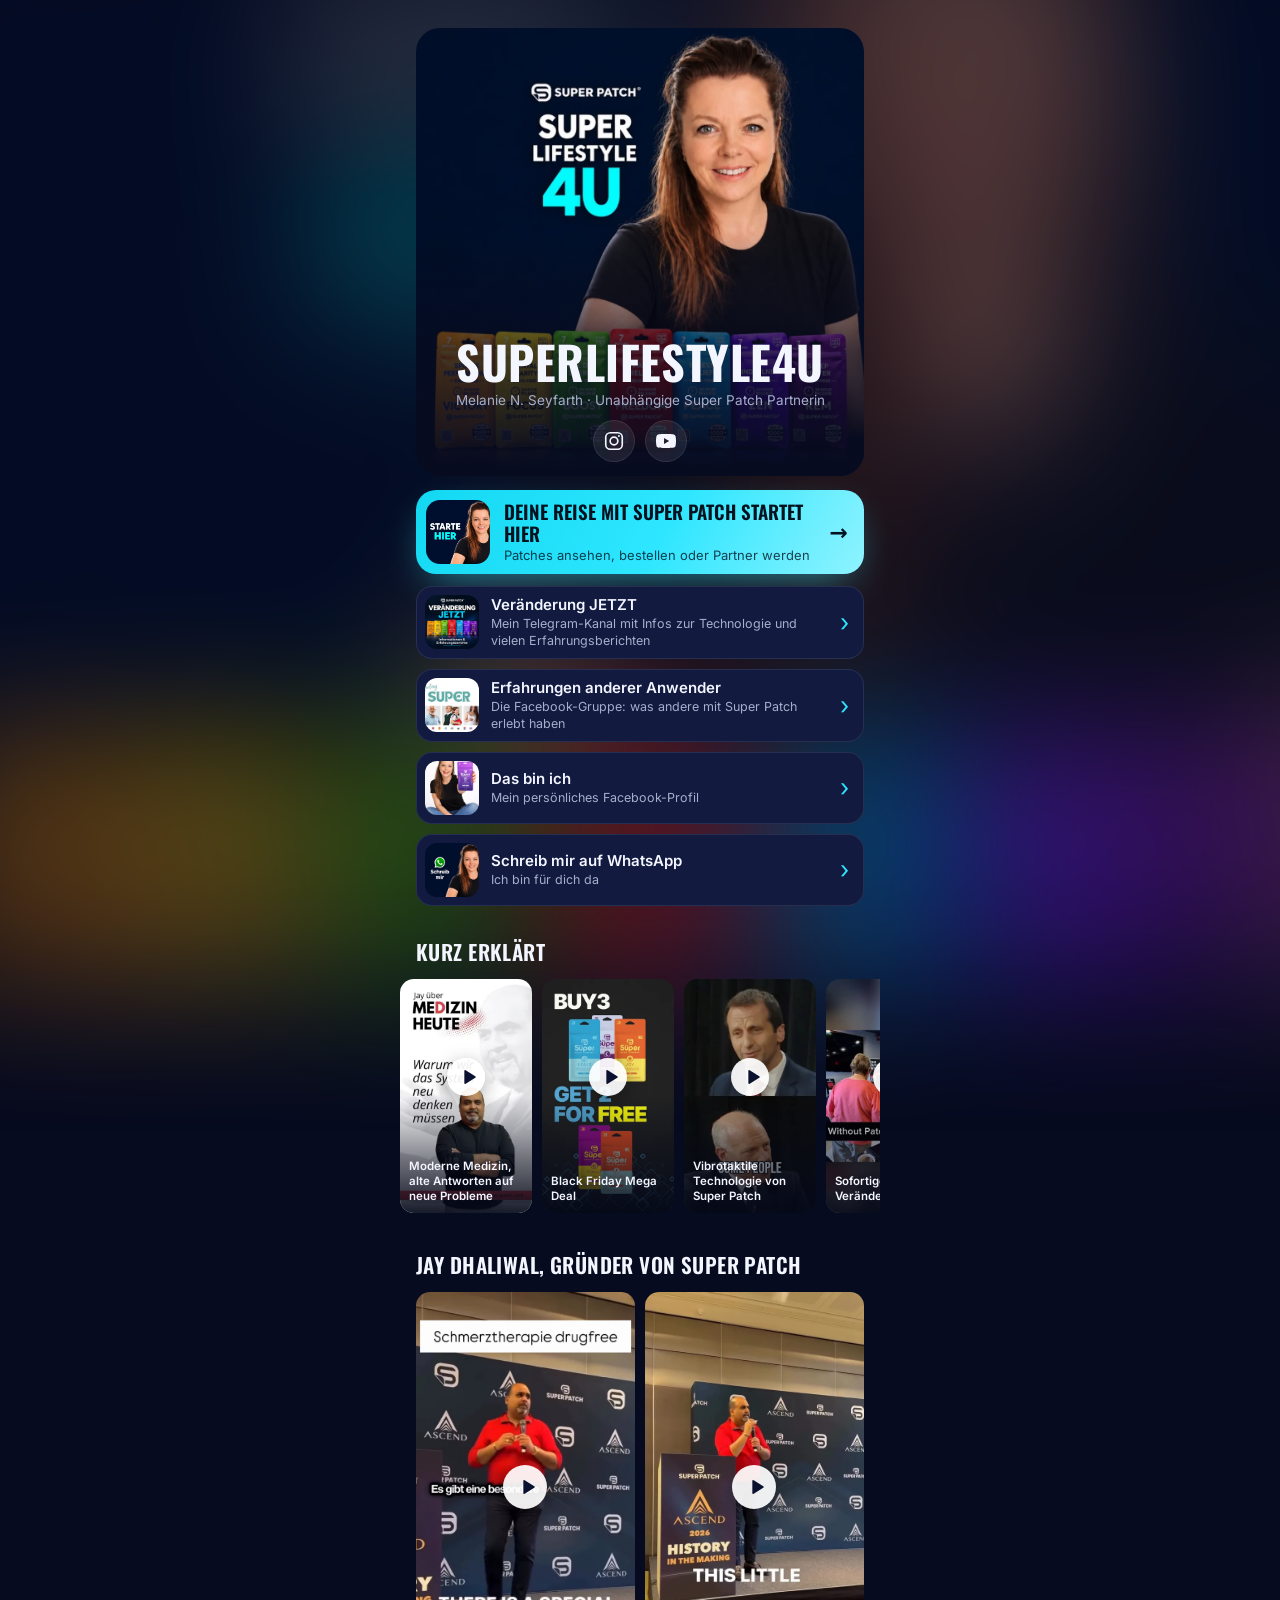
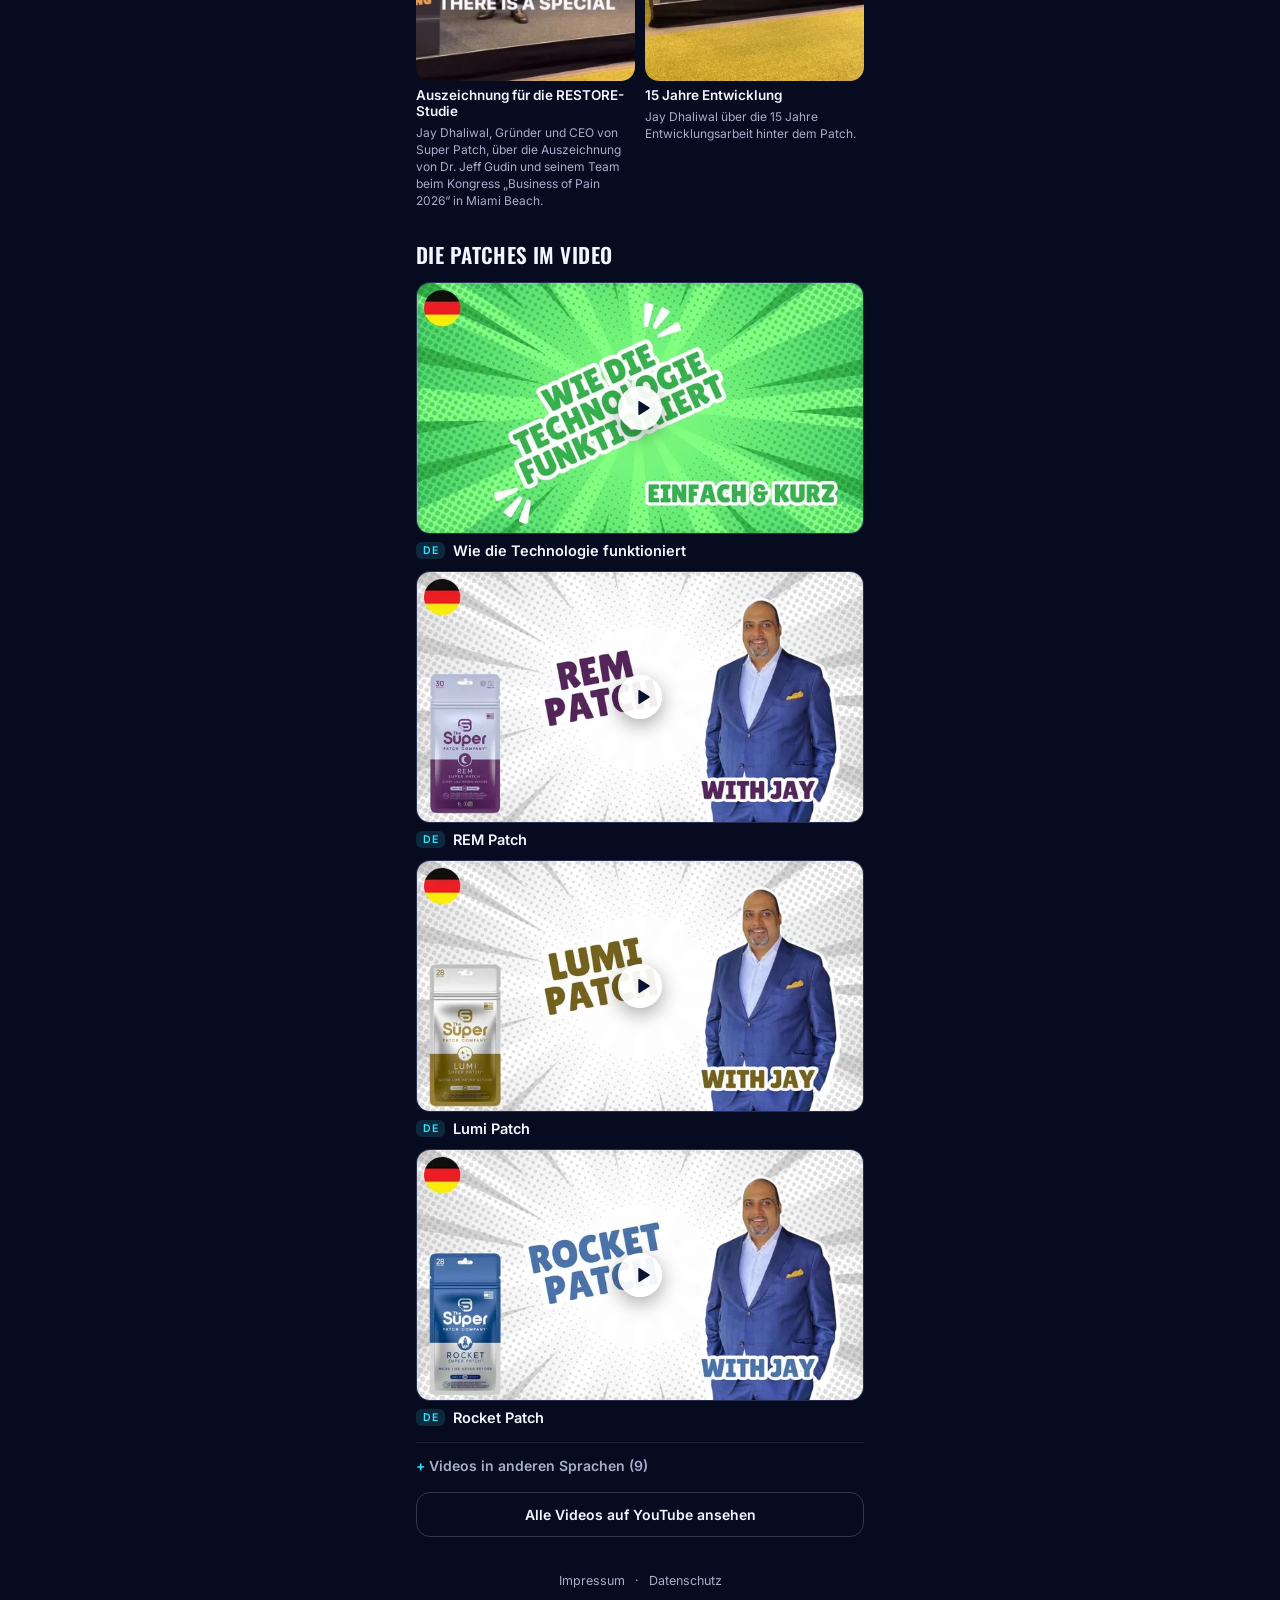
==== index.html @ e163d990 "Superlifestyle4u link page" ====
<!doctype html>
<html lang="de"><head><meta charset="utf-8"><meta name="viewport" content="width=device-width, initial-scale=1">
<title>Superlifestyle4u · Melanie N. Seyfarth</title><meta name="description" content="Super Patch: Infos, Erfahrungsberichte, Videos und Kontakt zu Melanie."><meta name="author" content="Melanie N. Seyfarth">
<meta property="og:title" content="Superlifestyle4u · Melanie N. Seyfarth"><meta property="og:description" content="Super Patch: Infos, Erfahrungsberichte, Videos und Kontakt zu Melanie."><meta property="og:type" content="website"><meta property="og:image" content="https://rseyfarth.github.io/superlifestyle4u/assets/og.jpg"><meta property="og:url" content="https://rseyfarth.github.io/superlifestyle4u/"><meta name="twitter:card" content="summary_large_image">
<link rel="icon" href="assets/avatar.png"><link rel="apple-touch-icon" href="assets/avatar.png"><link rel="stylesheet" href="style.css"></head>
<body class="sl-page"><div class="sl-ambient" aria-hidden="true"></div>
<main class="sl-col">
<header class="sl-hero"><img src="assets/hero.webp" alt="Melanie N. Seyfarth mit den Super Patch Sorten" class="sl-hero-img"><div class="sl-hero-fade"></div>
<div class="sl-hero-text"><h1 class="sl-name">Superlifestyle4u</h1><p class="sl-role">Melanie N. Seyfarth · Unabhängige Super Patch Partnerin</p>
<div class="sl-social"><a href="https://www.instagram.com/superlifestyle4u" target="_blank" rel="noopener noreferrer" aria-label="Instagram" class="sl-social-btn"><svg viewBox="0 0 24 24" width="22" height="22" fill="none" stroke="currentColor" stroke-width="1.8"><rect x="3" y="3" width="18" height="18" rx="5"/><circle cx="12" cy="12" r="4.2"/><circle cx="17.4" cy="6.6" r="1.1" fill="currentColor" stroke="none"/></svg></a>
<a href="https://www.youtube.com/@heilberatung" target="_blank" rel="noopener noreferrer" aria-label="YouTube" class="sl-social-btn"><svg viewBox="0 0 24 24" width="24" height="24" fill="currentColor"><path d="M21.6 7.2a2.5 2.5 0 0 0-1.76-1.77C18.27 5 12 5 12 5s-6.27 0-7.84.43A2.5 2.5 0 0 0 2.4 7.2 26 26 0 0 0 2 12a26 26 0 0 0 .4 4.8 2.5 2.5 0 0 0 1.76 1.77C5.73 19 12 19 12 19s6.27 0 7.84-.43a2.5 2.5 0 0 0 1.76-1.77A26 26 0 0 0 22 12a26 26 0 0 0-.4-4.8zM10 15V9l5.2 3L10 15z"/></svg></a></div></div></header>
<a href="https://dein.superpatch.com/" target="_blank" rel="noopener noreferrer" class="sl-main-cta"><img src="assets/start.webp" alt="" class="sl-main-cta-img"><span class="sl-main-cta-body"><span class="sl-main-cta-title">Deine Reise mit Super Patch startet hier</span><span class="sl-main-cta-text">Patches ansehen, bestellen oder Partner werden</span></span><span class="sl-main-cta-arrow" aria-hidden="true">→</span></a>
<nav class="sl-links" aria-label="Links"><a href="https://t.me/veraenderungjetzt" target="_blank" rel="noopener noreferrer" class="sl-link"><img src="assets/telegram.webp" alt="" class="sl-link-img"><span class="sl-link-body"><span class="sl-link-title">Veränderung JETZT</span><span class="sl-link-text">Mein Telegram-Kanal mit Infos zur Technologie und vielen Erfahrungsberichten</span></span><span class="sl-link-arrow" aria-hidden="true">›</span></a><a href="https://m.facebook.com/groups/956448215670293/" target="_blank" rel="noopener noreferrer" class="sl-link"><img src="assets/community.webp" alt="" class="sl-link-img"><span class="sl-link-body"><span class="sl-link-title">Erfahrungen anderer Anwender</span><span class="sl-link-text">Die Facebook-Gruppe: was andere mit Super Patch erlebt haben</span></span><span class="sl-link-arrow" aria-hidden="true">›</span></a><a href="https://www.facebook.com/share/16iSZDcPRD/" target="_blank" rel="noopener noreferrer" class="sl-link"><img src="assets/profil.webp" alt="" class="sl-link-img"><span class="sl-link-body"><span class="sl-link-title">Das bin ich</span><span class="sl-link-text">Mein persönliches Facebook-Profil</span></span><span class="sl-link-arrow" aria-hidden="true">›</span></a><a href="https://wa.me/4915156085551" target="_blank" rel="noopener noreferrer" class="sl-link"><img src="assets/whatsapp.webp" alt="" class="sl-link-img"><span class="sl-link-body"><span class="sl-link-title">Schreib mir auf WhatsApp</span><span class="sl-link-text">Ich bin für dich da</span></span><span class="sl-link-arrow" aria-hidden="true">›</span></a></nav>
<section class="sl-section"><h2 class="sl-h2">Kurz erklärt</h2><div class="sl-shorts"><button type="button" class="sl-short" data-yt="hqQiaKcssfo" data-tall="1"><img src="assets/yt/hqQiaKcssfo.webp" alt="" loading="lazy" class="sl-short-img"><span class="sl-play" aria-hidden="true"><svg viewBox="0 0 24 24" width="22" height="22" fill="currentColor"><path d="M8 5.5v13a1 1 0 0 0 1.5.86l10.4-6.5a1 1 0 0 0 0-1.72L9.5 4.64A1 1 0 0 0 8 5.5z"/></svg></span><span class="sl-short-title">Moderne Medizin, alte Antworten auf neue Probleme</span></button><button type="button" class="sl-short" data-yt="ID4qA0dTEJg" data-tall="1"><img src="assets/yt/ID4qA0dTEJg.webp" alt="" loading="lazy" class="sl-short-img"><span class="sl-play" aria-hidden="true"><svg viewBox="0 0 24 24" width="22" height="22" fill="currentColor"><path d="M8 5.5v13a1 1 0 0 0 1.5.86l10.4-6.5a1 1 0 0 0 0-1.72L9.5 4.64A1 1 0 0 0 8 5.5z"/></svg></span><span class="sl-short-title">Black Friday Mega Deal</span></button><button type="button" class="sl-short" data-yt="Ih1LGjGePOM" data-tall="1"><img src="assets/yt/Ih1LGjGePOM.webp" alt="" loading="lazy" class="sl-short-img"><span class="sl-play" aria-hidden="true"><svg viewBox="0 0 24 24" width="22" height="22" fill="currentColor"><path d="M8 5.5v13a1 1 0 0 0 1.5.86l10.4-6.5a1 1 0 0 0 0-1.72L9.5 4.64A1 1 0 0 0 8 5.5z"/></svg></span><span class="sl-short-title">Vibrotaktile Technologie von Super Patch</span></button><button type="button" class="sl-short" data-yt="hR-Yp6534fc" data-tall="1"><img src="assets/yt/hR-Yp6534fc.webp" alt="" loading="lazy" class="sl-short-img"><span class="sl-play" aria-hidden="true"><svg viewBox="0 0 24 24" width="22" height="22" fill="currentColor"><path d="M8 5.5v13a1 1 0 0 0 1.5.86l10.4-6.5a1 1 0 0 0 0-1.72L9.5 4.64A1 1 0 0 0 8 5.5z"/></svg></span><span class="sl-short-title">Sofortige Veränderung</span></button><button type="button" class="sl-short" data-yt="P-tJDqF7eNo" data-tall="1"><img src="assets/yt/P-tJDqF7eNo.webp" alt="" loading="lazy" class="sl-short-img"><span class="sl-play" aria-hidden="true"><svg viewBox="0 0 24 24" width="22" height="22" fill="currentColor"><path d="M8 5.5v13a1 1 0 0 0 1.5.86l10.4-6.5a1 1 0 0 0 0-1.72L9.5 4.64A1 1 0 0 0 8 5.5z"/></svg></span><span class="sl-short-title">Schmerzen: Die Studie zeigt …</span></button><button type="button" class="sl-short" data-yt="ETkhepRYbS8" data-tall="1"><img src="assets/yt/ETkhepRYbS8.webp" alt="" loading="lazy" class="sl-short-img"><span class="sl-play" aria-hidden="true"><svg viewBox="0 0 24 24" width="22" height="22" fill="currentColor"><path d="M8 5.5v13a1 1 0 0 0 1.5.86l10.4-6.5a1 1 0 0 0 0-1.72L9.5 4.64A1 1 0 0 0 8 5.5z"/></svg></span><span class="sl-short-title">Deutliche Stressreduzierung sichtbar</span></button><button type="button" class="sl-short" data-yt="bD5rk8vXZrs" data-tall="1"><img src="assets/yt/bD5rk8vXZrs.webp" alt="" loading="lazy" class="sl-short-img"><span class="sl-play" aria-hidden="true"><svg viewBox="0 0 24 24" width="22" height="22" fill="currentColor"><path d="M8 5.5v13a1 1 0 0 0 1.5.86l10.4-6.5a1 1 0 0 0 0-1.72L9.5 4.64A1 1 0 0 0 8 5.5z"/></svg></span><span class="sl-short-title">Erfahrungsbericht Freedom und Defend</span></button><button type="button" class="sl-short" data-yt="nkMjXvPpNxM" data-tall="1"><img src="assets/yt/nkMjXvPpNxM.webp" alt="" loading="lazy" class="sl-short-img"><span class="sl-play" aria-hidden="true"><svg viewBox="0 0 24 24" width="22" height="22" fill="currentColor"><path d="M8 5.5v13a1 1 0 0 0 1.5.86l10.4-6.5a1 1 0 0 0 0-1.72L9.5 4.64A1 1 0 0 0 8 5.5z"/></svg></span><span class="sl-short-title">Testimony Pain</span></button><button type="button" class="sl-short" data-yt="UfXvNrsKk1Y" data-tall="1"><img src="assets/yt/UfXvNrsKk1Y.webp" alt="" loading="lazy" class="sl-short-img"><span class="sl-play" aria-hidden="true"><svg viewBox="0 0 24 24" width="22" height="22" fill="currentColor"><path d="M8 5.5v13a1 1 0 0 0 1.5.86l10.4-6.5a1 1 0 0 0 0-1.72L9.5 4.64A1 1 0 0 0 8 5.5z"/></svg></span><span class="sl-short-title">28. Oktober 2025</span></button></div></section>
<section class="sl-section"><h2 class="sl-h2">Jay Dhaliwal, Gründer von Super Patch</h2><div class="sl-own"><button type="button" class="sl-own-card" data-mp4="assets/jay-restore.mp4"><span class="sl-own-thumb"><img src="assets/jay-restore.webp" alt="" loading="lazy"><span class="sl-play" aria-hidden="true"><svg viewBox="0 0 24 24" width="22" height="22" fill="currentColor"><path d="M8 5.5v13a1 1 0 0 0 1.5.86l10.4-6.5a1 1 0 0 0 0-1.72L9.5 4.64A1 1 0 0 0 8 5.5z"/></svg></span></span><span class="sl-own-title">Auszeichnung für die RESTORE-Studie</span><span class="sl-own-text">Jay Dhaliwal, Gründer und CEO von Super Patch, über die Auszeichnung von Dr. Jeff Gudin und seinem Team beim Kongress „Business of Pain 2026“ in Miami Beach.</span></button><button type="button" class="sl-own-card" data-mp4="assets/jay-15-jahre.mp4"><span class="sl-own-thumb"><img src="assets/jay-15-jahre.webp" alt="" loading="lazy"><span class="sl-play" aria-hidden="true"><svg viewBox="0 0 24 24" width="22" height="22" fill="currentColor"><path d="M8 5.5v13a1 1 0 0 0 1.5.86l10.4-6.5a1 1 0 0 0 0-1.72L9.5 4.64A1 1 0 0 0 8 5.5z"/></svg></span></span><span class="sl-own-title">15 Jahre Entwicklung</span><span class="sl-own-text">Jay Dhaliwal über die 15 Jahre Entwicklungsarbeit hinter dem Patch.</span></button></div></section>
<section class="sl-section"><h2 class="sl-h2">Die Patches im Video</h2><div class="sl-videos"><button type="button" class="sl-video" data-yt="yP2oXVvSrqc"><span class="sl-video-thumb"><img src="assets/yt/yP2oXVvSrqc.webp" alt="" loading="lazy"><span class="sl-play" aria-hidden="true"><svg viewBox="0 0 24 24" width="22" height="22" fill="currentColor"><path d="M8 5.5v13a1 1 0 0 0 1.5.86l10.4-6.5a1 1 0 0 0 0-1.72L9.5 4.64A1 1 0 0 0 8 5.5z"/></svg></span></span><span class="sl-video-meta"><span class="sl-lang">DE</span><span class="sl-video-title">Wie die Technologie funktioniert</span></span></button><button type="button" class="sl-video" data-yt="Dt9QMNOUzMY"><span class="sl-video-thumb"><img src="assets/yt/Dt9QMNOUzMY.webp" alt="" loading="lazy"><span class="sl-play" aria-hidden="true"><svg viewBox="0 0 24 24" width="22" height="22" fill="currentColor"><path d="M8 5.5v13a1 1 0 0 0 1.5.86l10.4-6.5a1 1 0 0 0 0-1.72L9.5 4.64A1 1 0 0 0 8 5.5z"/></svg></span></span><span class="sl-video-meta"><span class="sl-lang">DE</span><span class="sl-video-title">REM Patch</span></span></button><button type="button" class="sl-video" data-yt="7biT7ZaT4I8"><span class="sl-video-thumb"><img src="assets/yt/7biT7ZaT4I8.webp" alt="" loading="lazy"><span class="sl-play" aria-hidden="true"><svg viewBox="0 0 24 24" width="22" height="22" fill="currentColor"><path d="M8 5.5v13a1 1 0 0 0 1.5.86l10.4-6.5a1 1 0 0 0 0-1.72L9.5 4.64A1 1 0 0 0 8 5.5z"/></svg></span></span><span class="sl-video-meta"><span class="sl-lang">DE</span><span class="sl-video-title">Lumi Patch</span></span></button><button type="button" class="sl-video" data-yt="xzSriNDz28s"><span class="sl-video-thumb"><img src="assets/yt/xzSriNDz28s.webp" alt="" loading="lazy"><span class="sl-play" aria-hidden="true"><svg viewBox="0 0 24 24" width="22" height="22" fill="currentColor"><path d="M8 5.5v13a1 1 0 0 0 1.5.86l10.4-6.5a1 1 0 0 0 0-1.72L9.5 4.64A1 1 0 0 0 8 5.5z"/></svg></span></span><span class="sl-video-meta"><span class="sl-lang">DE</span><span class="sl-video-title">Rocket Patch</span></span></button></div>
<details class="sl-more"><summary>Videos in anderen Sprachen (9)</summary><div class="sl-videos"><button type="button" class="sl-video" data-yt="AbyxyIsGTQU"><span class="sl-video-thumb"><img src="assets/yt/AbyxyIsGTQU.webp" alt="" loading="lazy"><span class="sl-play" aria-hidden="true"><svg viewBox="0 0 24 24" width="22" height="22" fill="currentColor"><path d="M8 5.5v13a1 1 0 0 0 1.5.86l10.4-6.5a1 1 0 0 0 0-1.72L9.5 4.64A1 1 0 0 0 8 5.5z"/></svg></span></span><span class="sl-video-meta"><span class="sl-lang">EN</span><span class="sl-video-title">REM Patch</span></span></button><button type="button" class="sl-video" data-yt="XaWDJxgb1Q4"><span class="sl-video-thumb"><img src="assets/yt/XaWDJxgb1Q4.webp" alt="" loading="lazy"><span class="sl-play" aria-hidden="true"><svg viewBox="0 0 24 24" width="22" height="22" fill="currentColor"><path d="M8 5.5v13a1 1 0 0 0 1.5.86l10.4-6.5a1 1 0 0 0 0-1.72L9.5 4.64A1 1 0 0 0 8 5.5z"/></svg></span></span><span class="sl-video-meta"><span class="sl-lang">EN</span><span class="sl-video-title">Lumi Patch</span></span></button><button type="button" class="sl-video" data-yt="wzXYRicPb5M"><span class="sl-video-thumb"><img src="assets/yt/wzXYRicPb5M.webp" alt="" loading="lazy"><span class="sl-play" aria-hidden="true"><svg viewBox="0 0 24 24" width="22" height="22" fill="currentColor"><path d="M8 5.5v13a1 1 0 0 0 1.5.86l10.4-6.5a1 1 0 0 0 0-1.72L9.5 4.64A1 1 0 0 0 8 5.5z"/></svg></span></span><span class="sl-video-meta"><span class="sl-lang">US</span><span class="sl-video-title">Rocket Patch</span></span></button><button type="button" class="sl-video" data-yt="ml23Q4Ri8j4"><span class="sl-video-thumb"><img src="assets/yt/ml23Q4Ri8j4.webp" alt="" loading="lazy"><span class="sl-play" aria-hidden="true"><svg viewBox="0 0 24 24" width="22" height="22" fill="currentColor"><path d="M8 5.5v13a1 1 0 0 0 1.5.86l10.4-6.5a1 1 0 0 0 0-1.72L9.5 4.64A1 1 0 0 0 8 5.5z"/></svg></span></span><span class="sl-video-meta"><span class="sl-lang">ES</span><span class="sl-video-title">REM Patch</span></span></button><button type="button" class="sl-video" data-yt="9KnTbvGlFtE"><span class="sl-video-thumb"><img src="assets/yt/9KnTbvGlFtE.webp" alt="" loading="lazy"><span class="sl-play" aria-hidden="true"><svg viewBox="0 0 24 24" width="22" height="22" fill="currentColor"><path d="M8 5.5v13a1 1 0 0 0 1.5.86l10.4-6.5a1 1 0 0 0 0-1.72L9.5 4.64A1 1 0 0 0 8 5.5z"/></svg></span></span><span class="sl-video-meta"><span class="sl-lang">ES</span><span class="sl-video-title">Lumi Patch</span></span></button><button type="button" class="sl-video" data-yt="Qd1TK5hhRqw"><span class="sl-video-thumb"><img src="assets/yt/Qd1TK5hhRqw.webp" alt="" loading="lazy"><span class="sl-play" aria-hidden="true"><svg viewBox="0 0 24 24" width="22" height="22" fill="currentColor"><path d="M8 5.5v13a1 1 0 0 0 1.5.86l10.4-6.5a1 1 0 0 0 0-1.72L9.5 4.64A1 1 0 0 0 8 5.5z"/></svg></span></span><span class="sl-video-meta"><span class="sl-lang">ES</span><span class="sl-video-title">Boost Patch</span></span></button><button type="button" class="sl-video" data-yt="cdijfMQuRvA"><span class="sl-video-thumb"><img src="assets/yt/cdijfMQuRvA.webp" alt="" loading="lazy"><span class="sl-play" aria-hidden="true"><svg viewBox="0 0 24 24" width="22" height="22" fill="currentColor"><path d="M8 5.5v13a1 1 0 0 0 1.5.86l10.4-6.5a1 1 0 0 0 0-1.72L9.5 4.64A1 1 0 0 0 8 5.5z"/></svg></span></span><span class="sl-video-meta"><span class="sl-lang">DK</span><span class="sl-video-title">Hvordan Freedom Patch fungerer</span></span></button><button type="button" class="sl-video" data-yt="ZDiafYmS3wg"><span class="sl-video-thumb"><img src="assets/yt/ZDiafYmS3wg.webp" alt="" loading="lazy"><span class="sl-play" aria-hidden="true"><svg viewBox="0 0 24 24" width="22" height="22" fill="currentColor"><path d="M8 5.5v13a1 1 0 0 0 1.5.86l10.4-6.5a1 1 0 0 0 0-1.72L9.5 4.64A1 1 0 0 0 8 5.5z"/></svg></span></span><span class="sl-video-meta"><span class="sl-lang">DK</span><span class="sl-video-title">Hvordan REM Patch fungerer</span></span></button><button type="button" class="sl-video" data-yt="sqTKP4ETPfA"><span class="sl-video-thumb"><img src="assets/yt/sqTKP4ETPfA.webp" alt="" loading="lazy"><span class="sl-play" aria-hidden="true"><svg viewBox="0 0 24 24" width="22" height="22" fill="currentColor"><path d="M8 5.5v13a1 1 0 0 0 1.5.86l10.4-6.5a1 1 0 0 0 0-1.72L9.5 4.64A1 1 0 0 0 8 5.5z"/></svg></span></span><span class="sl-video-meta"><span class="sl-lang">DK</span><span class="sl-video-title">Sådan laver du demoen med Jay</span></span></button></div></details>
<a href="https://www.youtube.com/@heilberatung" target="_blank" rel="noopener noreferrer" class="sl-yt-channel">Alle Videos auf YouTube ansehen</a></section>
<footer class="sl-footer"><a href="impressum.html">Impressum</a><span aria-hidden="true">·</span><a href="datenschutz.html">Datenschutz</a></footer>
</main>
<div class="sl-modal" id="modal" role="dialog" aria-modal="true" hidden><div class="sl-modal-box" id="box"></div><p class="sl-modal-note" id="note">Wiedergabe über YouTube</p></div>
<script>
const m=document.getElementById('modal'),box=document.getElementById('box'),note=document.getElementById('note');
function close(){m.hidden=true;box.innerHTML='';document.body.style.overflow='';}
function open(inner,tall,yt){box.className='sl-modal-box '+(tall?'sl-tall':'sl-wide');box.innerHTML=inner+'<button type="button" class="sl-close" aria-label="Schließen">×</button>';note.hidden=!yt;m.hidden=false;document.body.style.overflow='hidden';box.querySelector('.sl-close').onclick=close;}
document.querySelectorAll('[data-yt]').forEach(b=>b.addEventListener('click',()=>open('<iframe src="https://www.youtube-nocookie.com/embed/'+b.dataset.yt+'?autoplay=1&rel=0&playsinline=1" title="Video" allow="autoplay; encrypted-media; picture-in-picture; fullscreen" allowfullscreen></iframe>',!!b.dataset.tall,true)));
document.querySelectorAll('[data-mp4]').forEach(b=>b.addEventListener('click',()=>open('<video src="'+b.dataset.mp4+'" controls autoplay playsinline></video>',true,false)));
m.addEventListener('click',ev=>{if(ev.target===m)close();});document.addEventListener('keydown',ev=>{if(ev.key==='Escape'&&!m.hidden)close();});
</script></body></html>
---- style.css ----
*,*::before,*::after{box-sizing:border-box;margin:0;padding:0}
html{-webkit-text-size-adjust:100%}
img,video{display:block;max-width:100%}
a{color:inherit;text-decoration:none}
button{background:none;border:0;color:inherit;font:inherit;padding:0;cursor:pointer}
details summary{cursor:pointer}

@font-face{font-family:"Oswald";font-weight:500;font-display:swap;src:url("fonts/oswald-500.woff2") format("woff2")}
@font-face{font-family:"Oswald";font-weight:600;font-display:swap;src:url("fonts/oswald-600.woff2") format("woff2")}
@font-face{font-family:"Oswald";font-weight:700;font-display:swap;src:url("fonts/oswald-700.woff2") format("woff2")}
@font-face{font-family:"Inter";font-weight:400;font-display:swap;src:url("fonts/inter-400.woff2") format("woff2")}
@font-face{font-family:"Inter";font-weight:500;font-display:swap;src:url("fonts/inter-500.woff2") format("woff2")}
@font-face{font-family:"Inter";font-weight:600;font-display:swap;src:url("fonts/inter-600.woff2") format("woff2")}

:root{--sl-bg:#070b1f;--sl-card:#121a3f;--sl-line:rgba(255,255,255,.09);--sl-text:#f3f5ff;--sl-muted:#a7aecb;--sl-cyan:#2ee6ff;--sl-warm:#ff5a3c}

.sl-page{position:relative;min-height:100vh;min-height:100dvh;background:var(--sl-bg);color:var(--sl-text);font-family:"Inter",system-ui,sans-serif;overflow-x:hidden}
.sl-ambient{position:fixed;inset:-10%;background:url("assets/hero.webp") center/cover;filter:blur(70px) saturate(1.3);opacity:.32;pointer-events:none}
.sl-col{position:relative;z-index:1;width:100%;max-width:480px;margin:0 auto;padding:0 0 40px}

.sl-hero{position:relative;aspect-ratio:1/1;overflow:hidden}
.sl-hero-img{width:100%;height:100%;object-fit:cover}
.sl-hero-fade{position:absolute;inset:0;background:linear-gradient(to bottom,transparent 45%,rgba(7,11,31,.75) 72%,var(--sl-bg) 100%)}
.sl-hero-text{position:absolute;left:0;right:0;bottom:14px;text-align:center;padding:0 20px}
.sl-name{font-family:"Oswald",sans-serif;font-weight:700;font-size:clamp(34px,10vw,46px);line-height:1;letter-spacing:.01em;text-transform:uppercase}
.sl-role{margin-top:8px;font-size:13.5px;color:var(--sl-muted)}
.sl-social{margin-top:12px;display:flex;justify-content:center;gap:10px}
.sl-social-btn{width:42px;height:42px;display:grid;place-items:center;border-radius:999px;background:rgba(255,255,255,.08);border:1px solid var(--sl-line);transition:background .2s,transform .2s}
.sl-social-btn:hover{background:rgba(46,230,255,.16);transform:translateY(-1px)}

.sl-main-cta{margin:14px 16px 0;display:flex;align-items:center;gap:14px;padding:10px 16px 10px 10px;border-radius:20px;background:linear-gradient(120deg,#13d8f2,#2ee6ff 55%,#8ff3ff);color:#04121f;box-shadow:0 14px 40px -14px rgba(46,230,255,.6);transition:transform .2s,box-shadow .2s}
.sl-main-cta:hover{transform:translateY(-2px);box-shadow:0 18px 46px -14px rgba(46,230,255,.75)}
.sl-main-cta-img{width:64px;height:64px;border-radius:14px;object-fit:cover;flex:none}
.sl-main-cta-body{display:flex;flex-direction:column;gap:3px;flex:1;min-width:0}
.sl-main-cta-title{font-family:"Oswald",sans-serif;font-weight:600;font-size:19px;line-height:1.15;text-transform:uppercase}
.sl-main-cta-text{font-size:13px;opacity:.78}
.sl-main-cta-arrow{font-size:22px;font-weight:600}

.sl-links{margin:12px 16px 0;display:flex;flex-direction:column;gap:10px}
.sl-link{display:flex;align-items:center;gap:12px;padding:8px 14px 8px 8px;border-radius:16px;background:var(--sl-card);border:1px solid var(--sl-line);transition:background .2s,border-color .2s,transform .2s}
.sl-link:hover{background:#182252;border-color:rgba(46,230,255,.35);transform:translateX(2px)}
.sl-link-img{width:54px;height:54px;border-radius:12px;object-fit:cover;flex:none}
.sl-link-body{display:flex;flex-direction:column;gap:2px;flex:1;min-width:0}
.sl-link-title{font-weight:600;font-size:15px}
.sl-link-text{font-size:12.5px;color:var(--sl-muted);line-height:1.35}
.sl-link-arrow{font-size:24px;color:var(--sl-cyan)}

.sl-section{margin-top:30px;padding:0 16px}
.sl-h2{font-family:"Oswald",sans-serif;font-weight:600;font-size:21px;text-transform:uppercase;letter-spacing:.02em;margin-bottom:12px}

.sl-shorts{display:flex;gap:10px;overflow-x:auto;scroll-snap-type:x mandatory;margin:0 -16px;padding:0 16px 6px;scrollbar-width:none}
.sl-shorts::-webkit-scrollbar{display:none}
.sl-short{position:relative;flex:none;width:132px;aspect-ratio:9/16;border-radius:14px;overflow:hidden;scroll-snap-align:start;background:var(--sl-card);text-align:left}
.sl-short-img{width:100%;height:100%;object-fit:cover;transition:transform .35s}
.sl-short:hover .sl-short-img{transform:scale(1.04)}
.sl-short::after{content:"";position:absolute;inset:0;background:linear-gradient(to bottom,transparent 50%,rgba(4,8,24,.92))}
.sl-short-title{position:absolute;z-index:1;left:9px;right:9px;bottom:9px;font-size:11.5px;font-weight:600;line-height:1.3;display:-webkit-box;-webkit-line-clamp:3;-webkit-box-orient:vertical;overflow:hidden}

.sl-play{position:absolute;z-index:1;top:50%;left:50%;transform:translate(-50%,-50%);width:44px;height:44px;border-radius:999px;display:grid;place-items:center;background:rgba(255,255,255,.92);color:#0b1230;padding-left:3px;box-shadow:0 6px 20px rgba(0,0,0,.35)}
.sl-short .sl-play{top:42%;width:38px;height:38px}

.sl-own{display:grid;grid-template-columns:1fr 1fr;gap:10px}
.sl-own-card{display:flex;flex-direction:column;text-align:left;gap:6px}
.sl-own-thumb{position:relative;aspect-ratio:9/16;border-radius:14px;overflow:hidden;background:var(--sl-card)}
.sl-own-thumb img{width:100%;height:100%;object-fit:cover}
.sl-own-title{font-weight:600;font-size:13.5px}
.sl-own-text{font-size:12px;color:var(--sl-muted);line-height:1.4}

.sl-videos{display:flex;flex-direction:column;gap:12px}
.sl-video{display:flex;flex-direction:column;gap:8px;text-align:left}
.sl-video-thumb{position:relative;aspect-ratio:16/9;border-radius:14px;overflow:hidden;background:var(--sl-card);border:1px solid var(--sl-line)}
.sl-video-thumb img{width:100%;height:100%;object-fit:cover;transition:transform .35s}
.sl-video:hover .sl-video-thumb img{transform:scale(1.03)}
.sl-video-meta{display:flex;align-items:center;gap:8px}
.sl-lang{font-size:10.5px;font-weight:600;letter-spacing:.06em;padding:2px 7px;border-radius:6px;background:rgba(46,230,255,.14);color:var(--sl-cyan)}
.sl-video-title{font-weight:600;font-size:14.5px}

.sl-more{margin-top:16px;border-top:1px solid var(--sl-line);padding-top:14px}
.sl-more summary{font-weight:600;font-size:14px;color:var(--sl-muted);list-style:none}
.sl-more summary::-webkit-details-marker{display:none}
.sl-more summary::before{content:"+ ";color:var(--sl-cyan)}
.sl-more[open] summary::before{content:"− "}
.sl-more[open] .sl-videos{margin-top:14px}
.sl-yt-channel{display:block;margin-top:18px;text-align:center;padding:13px;border-radius:14px;border:1px solid rgba(255,255,255,.18);font-weight:600;font-size:14px;transition:border-color .2s,background .2s}
.sl-yt-channel:hover{border-color:var(--sl-warm);background:rgba(255,90,60,.08)}

.sl-footer{margin-top:36px;display:flex;justify-content:center;gap:10px;font-size:12.5px;color:var(--sl-muted)}
.sl-footer a:hover{color:var(--sl-text)}

.sl-modal{position:fixed;inset:0;z-index:50;background:rgba(3,6,18,.88);-webkit-backdrop-filter:blur(8px);backdrop-filter:blur(8px);display:flex;flex-direction:column;align-items:center;justify-content:center;padding:16px}
.sl-modal[hidden],.sl-modal-note[hidden]{display:none}
.sl-modal-box{position:relative;background:#000;border-radius:16px;overflow:hidden}
.sl-tall{width:min(92vw,calc(82vh * 9 / 16));aspect-ratio:9/16}
.sl-wide{width:min(94vw,900px);aspect-ratio:16/9}
.sl-modal-box iframe,.sl-modal-box video{width:100%;height:100%;border:0}
.sl-close{position:absolute;top:8px;right:8px;width:36px;height:36px;border-radius:999px;background:rgba(0,0,0,.6);color:#fff;font-size:22px;line-height:1}
.sl-modal-note{margin-top:10px;font-size:11.5px;color:var(--sl-muted)}

.sl-legal{padding:28px 20px 48px}
.sl-legal h1{font-family:"Oswald",sans-serif;font-weight:600;font-size:30px;text-transform:uppercase;margin:18px 0 14px}
.sl-legal h2{font-weight:600;font-size:16px;margin:22px 0 6px}
.sl-legal p{font-size:14px;line-height:1.6;color:#d4d8ee}
.sl-legal a{color:var(--sl-cyan)}
.sl-back{font-size:14px;color:var(--sl-muted)!important}

@media (min-width:720px){.sl-col{padding-top:28px}.sl-hero{border-radius:24px;margin:0 16px}}
@media (prefers-reduced-motion:reduce){.sl-page *{transition:none!important}}
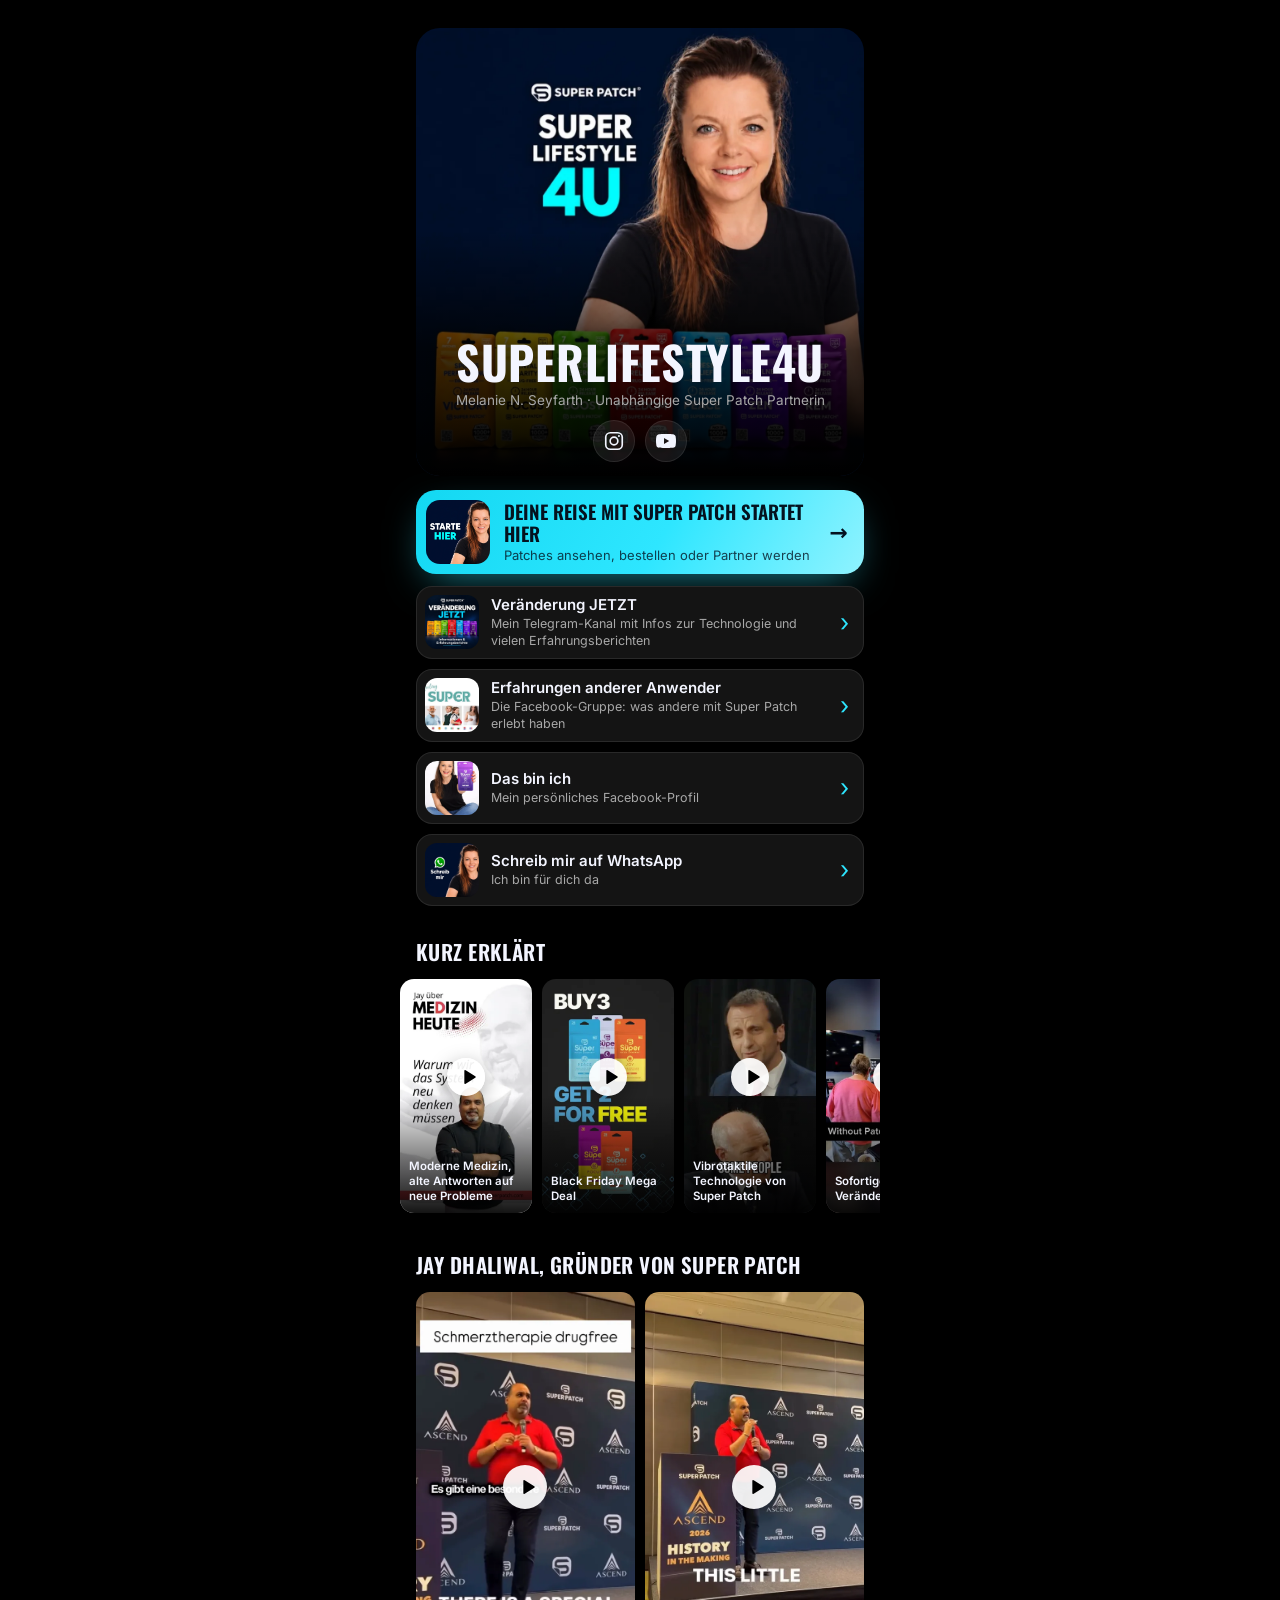
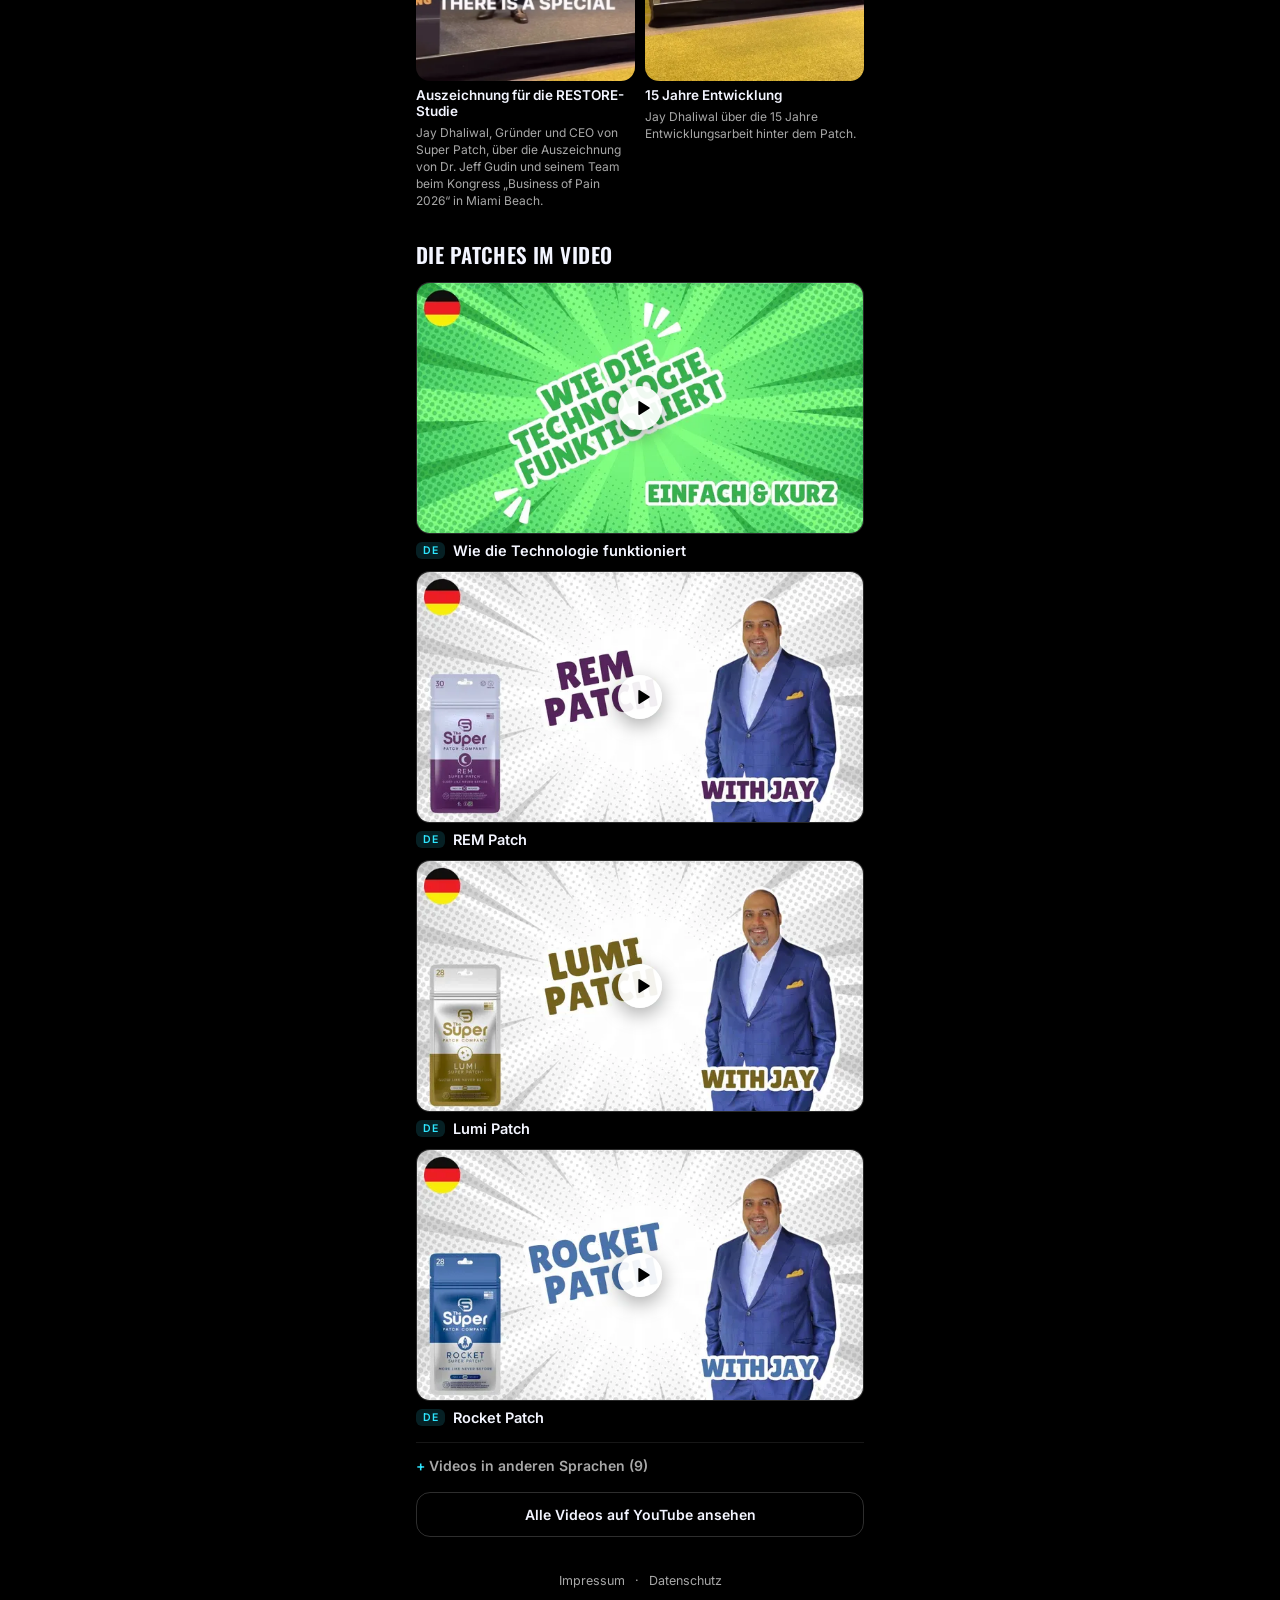
==== commit d59c014e: "Cache-Busting fuer Stylesheet" ====
--- a/index.html
+++ b/index.html
@@ -2,7 +2,7 @@
 <html lang="de"><head><meta charset="utf-8"><meta name="viewport" content="width=device-width, initial-scale=1">
 <title>Superlifestyle4u · Melanie N. Seyfarth</title><meta name="description" content="Super Patch: Infos, Erfahrungsberichte, Videos und Kontakt zu Melanie."><meta name="author" content="Melanie N. Seyfarth">
 <meta property="og:title" content="Superlifestyle4u · Melanie N. Seyfarth"><meta property="og:description" content="Super Patch: Infos, Erfahrungsberichte, Videos und Kontakt zu Melanie."><meta property="og:type" content="website"><meta property="og:image" content="https://rseyfarth.github.io/superlifestyle4u/assets/og.jpg"><meta property="og:url" content="https://rseyfarth.github.io/superlifestyle4u/"><meta name="twitter:card" content="summary_large_image">
-<link rel="icon" href="assets/avatar.png"><link rel="apple-touch-icon" href="assets/avatar.png"><link rel="stylesheet" href="style.css"></head>
+<link rel="icon" href="assets/avatar.png"><link rel="apple-touch-icon" href="assets/avatar.png"><link rel="stylesheet" href="style.css?v=f6229a7b"></head>
 <body class="sl-page"><div class="sl-ambient" aria-hidden="true"></div>
 <main class="sl-col">
 <header class="sl-hero"><img src="assets/hero.webp" alt="Melanie N. Seyfarth mit den Super Patch Sorten" class="sl-hero-img"><div class="sl-hero-fade"></div>
--- a/style.css
+++ b/style.css
@@ -12,15 +12,15 @@
 @font-face{font-family:"Inter";font-weight:500;font-display:swap;src:url("fonts/inter-500.woff2") format("woff2")}
 @font-face{font-family:"Inter";font-weight:600;font-display:swap;src:url("fonts/inter-600.woff2") format("woff2")}
 
-:root{--sl-bg:#070b1f;--sl-card:#121a3f;--sl-line:rgba(255,255,255,.09);--sl-text:#f3f5ff;--sl-muted:#a7aecb;--sl-cyan:#2ee6ff;--sl-warm:#ff5a3c}
+:root{--sl-bg:#000;--sl-card:#141414;--sl-line:rgba(255,255,255,.09);--sl-text:#f3f5ff;--sl-muted:#a8a8a8;--sl-cyan:#2ee6ff;--sl-warm:#ff5a3c}
 
 .sl-page{position:relative;min-height:100vh;min-height:100dvh;background:var(--sl-bg);color:var(--sl-text);font-family:"Inter",system-ui,sans-serif;overflow-x:hidden}
-.sl-ambient{position:fixed;inset:-10%;background:url("assets/hero.webp") center/cover;filter:blur(70px) saturate(1.3);opacity:.32;pointer-events:none}
+.sl-ambient{display:none}
 .sl-col{position:relative;z-index:1;width:100%;max-width:480px;margin:0 auto;padding:0 0 40px}
 
 .sl-hero{position:relative;aspect-ratio:1/1;overflow:hidden}
 .sl-hero-img{width:100%;height:100%;object-fit:cover}
-.sl-hero-fade{position:absolute;inset:0;background:linear-gradient(to bottom,transparent 45%,rgba(7,11,31,.75) 72%,var(--sl-bg) 100%)}
+.sl-hero-fade{position:absolute;inset:0;background:linear-gradient(to bottom,transparent 45%,rgba(0,0,0,.75) 72%,var(--sl-bg) 100%)}
 .sl-hero-text{position:absolute;left:0;right:0;bottom:14px;text-align:center;padding:0 20px}
 .sl-name{font-family:"Oswald",sans-serif;font-weight:700;font-size:clamp(34px,10vw,46px);line-height:1;letter-spacing:.01em;text-transform:uppercase}
 .sl-role{margin-top:8px;font-size:13.5px;color:var(--sl-muted)}
@@ -38,7 +38,7 @@
 
 .sl-links{margin:12px 16px 0;display:flex;flex-direction:column;gap:10px}
 .sl-link{display:flex;align-items:center;gap:12px;padding:8px 14px 8px 8px;border-radius:16px;background:var(--sl-card);border:1px solid var(--sl-line);transition:background .2s,border-color .2s,transform .2s}
-.sl-link:hover{background:#182252;border-color:rgba(46,230,255,.35);transform:translateX(2px)}
+.sl-link:hover{background:#1d1d1d;border-color:rgba(46,230,255,.35);transform:translateX(2px)}
 .sl-link-img{width:54px;height:54px;border-radius:12px;object-fit:cover;flex:none}
 .sl-link-body{display:flex;flex-direction:column;gap:2px;flex:1;min-width:0}
 .sl-link-title{font-weight:600;font-size:15px}
@@ -53,10 +53,10 @@
 .sl-short{position:relative;flex:none;width:132px;aspect-ratio:9/16;border-radius:14px;overflow:hidden;scroll-snap-align:start;background:var(--sl-card);text-align:left}
 .sl-short-img{width:100%;height:100%;object-fit:cover;transition:transform .35s}
 .sl-short:hover .sl-short-img{transform:scale(1.04)}
-.sl-short::after{content:"";position:absolute;inset:0;background:linear-gradient(to bottom,transparent 50%,rgba(4,8,24,.92))}
+.sl-short::after{content:"";position:absolute;inset:0;background:linear-gradient(to bottom,transparent 50%,rgba(0,0,0,.92))}
 .sl-short-title{position:absolute;z-index:1;left:9px;right:9px;bottom:9px;font-size:11.5px;font-weight:600;line-height:1.3;display:-webkit-box;-webkit-line-clamp:3;-webkit-box-orient:vertical;overflow:hidden}
 
-.sl-play{position:absolute;z-index:1;top:50%;left:50%;transform:translate(-50%,-50%);width:44px;height:44px;border-radius:999px;display:grid;place-items:center;background:rgba(255,255,255,.92);color:#0b1230;padding-left:3px;box-shadow:0 6px 20px rgba(0,0,0,.35)}
+.sl-play{position:absolute;z-index:1;top:50%;left:50%;transform:translate(-50%,-50%);width:44px;height:44px;border-radius:999px;display:grid;place-items:center;background:rgba(255,255,255,.92);color:#000;padding-left:3px;box-shadow:0 6px 20px rgba(0,0,0,.35)}
 .sl-short .sl-play{top:42%;width:38px;height:38px}
 
 .sl-own{display:grid;grid-template-columns:1fr 1fr;gap:10px}
@@ -87,7 +87,7 @@
 .sl-footer{margin-top:36px;display:flex;justify-content:center;gap:10px;font-size:12.5px;color:var(--sl-muted)}
 .sl-footer a:hover{color:var(--sl-text)}
 
-.sl-modal{position:fixed;inset:0;z-index:50;background:rgba(3,6,18,.88);-webkit-backdrop-filter:blur(8px);backdrop-filter:blur(8px);display:flex;flex-direction:column;align-items:center;justify-content:center;padding:16px}
+.sl-modal{position:fixed;inset:0;z-index:50;background:rgba(0,0,0,.92);-webkit-backdrop-filter:blur(8px);backdrop-filter:blur(8px);display:flex;flex-direction:column;align-items:center;justify-content:center;padding:16px}
 .sl-modal[hidden],.sl-modal-note[hidden]{display:none}
 .sl-modal-box{position:relative;background:#000;border-radius:16px;overflow:hidden}
 .sl-tall{width:min(92vw,calc(82vh * 9 / 16));aspect-ratio:9/16}
@@ -99,7 +99,7 @@
 .sl-legal{padding:28px 20px 48px}
 .sl-legal h1{font-family:"Oswald",sans-serif;font-weight:600;font-size:30px;text-transform:uppercase;margin:18px 0 14px}
 .sl-legal h2{font-weight:600;font-size:16px;margin:22px 0 6px}
-.sl-legal p{font-size:14px;line-height:1.6;color:#d4d8ee}
+.sl-legal p{font-size:14px;line-height:1.6;color:#d6d6d6}
 .sl-legal a{color:var(--sl-cyan)}
 .sl-back{font-size:14px;color:var(--sl-muted)!important}
 
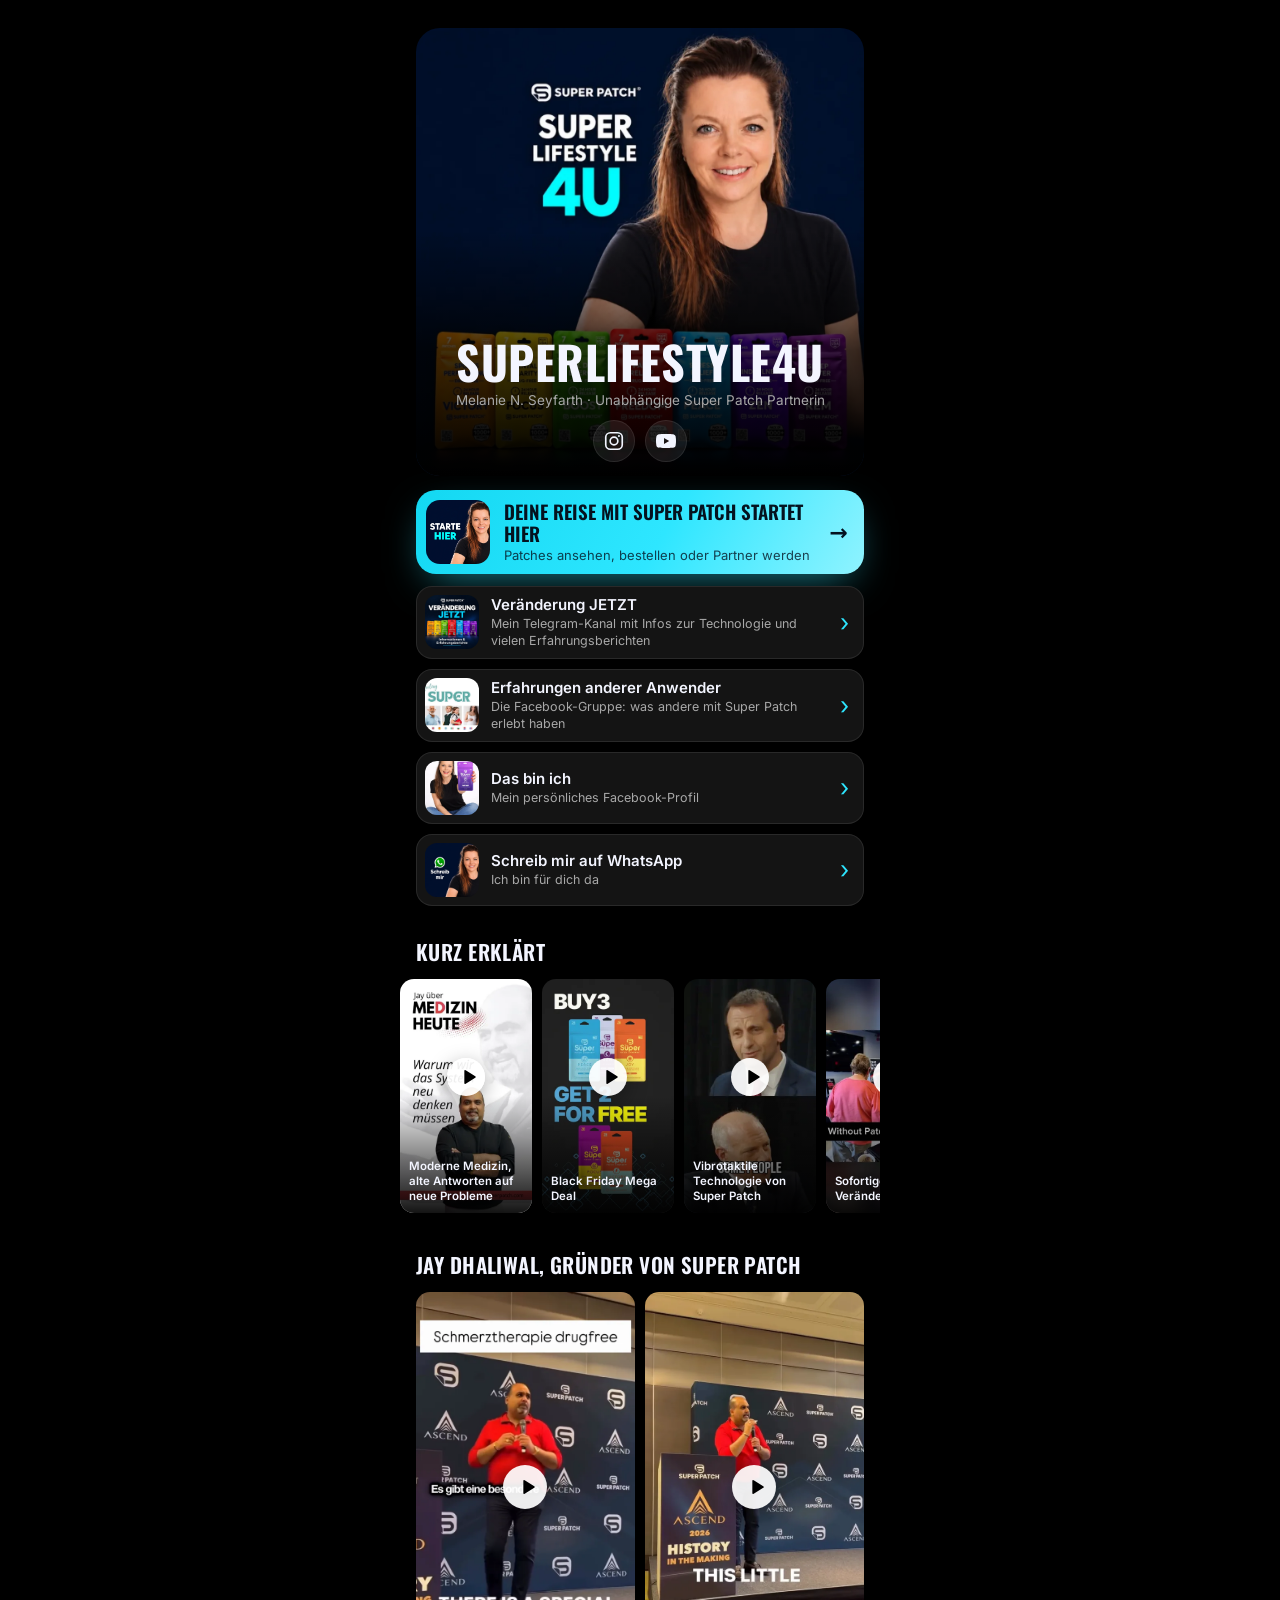
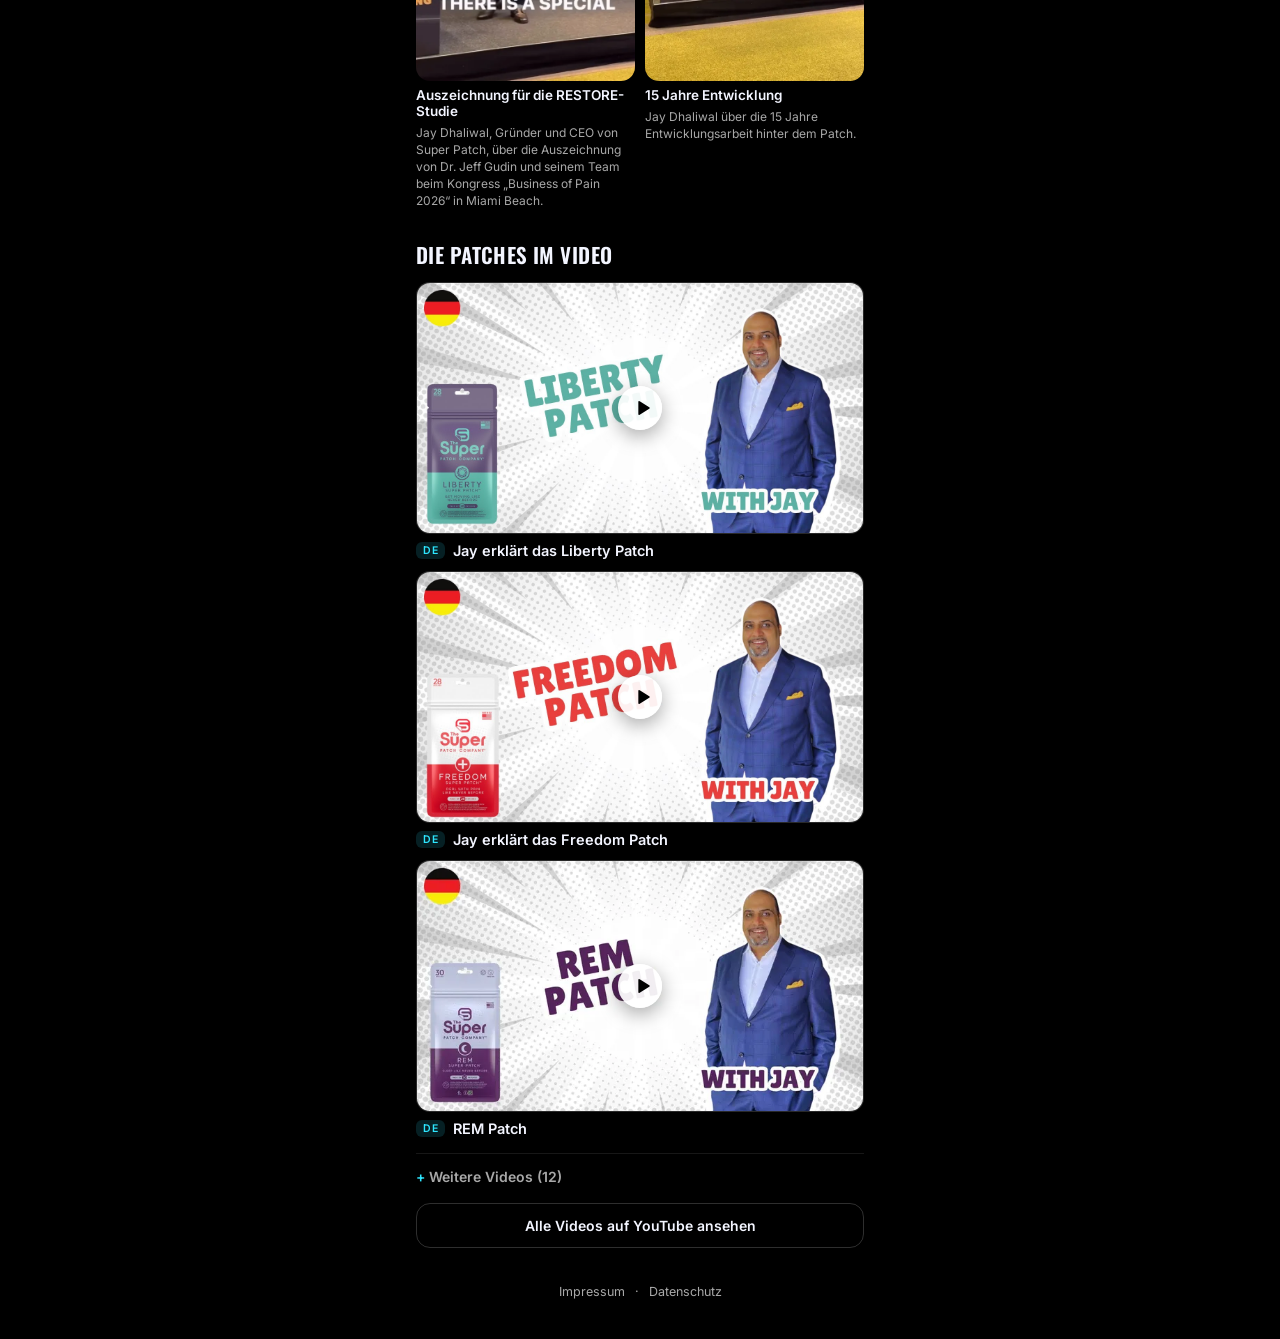
==== commit 26126402: "Videos: Liberty, Freedom, REM nach oben" ====
--- a/index.html
+++ b/index.html
@@ -13,8 +13,8 @@
 <nav class="sl-links" aria-label="Links"><a href="https://t.me/veraenderungjetzt" target="_blank" rel="noopener noreferrer" class="sl-link"><img src="assets/telegram.webp" alt="" class="sl-link-img"><span class="sl-link-body"><span class="sl-link-title">Veränderung JETZT</span><span class="sl-link-text">Mein Telegram-Kanal mit Infos zur Technologie und vielen Erfahrungsberichten</span></span><span class="sl-link-arrow" aria-hidden="true">›</span></a><a href="https://m.facebook.com/groups/956448215670293/" target="_blank" rel="noopener noreferrer" class="sl-link"><img src="assets/community.webp" alt="" class="sl-link-img"><span class="sl-link-body"><span class="sl-link-title">Erfahrungen anderer Anwender</span><span class="sl-link-text">Die Facebook-Gruppe: was andere mit Super Patch erlebt haben</span></span><span class="sl-link-arrow" aria-hidden="true">›</span></a><a href="https://www.facebook.com/share/16iSZDcPRD/" target="_blank" rel="noopener noreferrer" class="sl-link"><img src="assets/profil.webp" alt="" class="sl-link-img"><span class="sl-link-body"><span class="sl-link-title">Das bin ich</span><span class="sl-link-text">Mein persönliches Facebook-Profil</span></span><span class="sl-link-arrow" aria-hidden="true">›</span></a><a href="https://wa.me/4915156085551" target="_blank" rel="noopener noreferrer" class="sl-link"><img src="assets/whatsapp.webp" alt="" class="sl-link-img"><span class="sl-link-body"><span class="sl-link-title">Schreib mir auf WhatsApp</span><span class="sl-link-text">Ich bin für dich da</span></span><span class="sl-link-arrow" aria-hidden="true">›</span></a></nav>
 <section class="sl-section"><h2 class="sl-h2">Kurz erklärt</h2><div class="sl-shorts"><button type="button" class="sl-short" data-yt="hqQiaKcssfo" data-tall="1"><img src="assets/yt/hqQiaKcssfo.webp" alt="" loading="lazy" class="sl-short-img"><span class="sl-play" aria-hidden="true"><svg viewBox="0 0 24 24" width="22" height="22" fill="currentColor"><path d="M8 5.5v13a1 1 0 0 0 1.5.86l10.4-6.5a1 1 0 0 0 0-1.72L9.5 4.64A1 1 0 0 0 8 5.5z"/></svg></span><span class="sl-short-title">Moderne Medizin, alte Antworten auf neue Probleme</span></button><button type="button" class="sl-short" data-yt="ID4qA0dTEJg" data-tall="1"><img src="assets/yt/ID4qA0dTEJg.webp" alt="" loading="lazy" class="sl-short-img"><span class="sl-play" aria-hidden="true"><svg viewBox="0 0 24 24" width="22" height="22" fill="currentColor"><path d="M8 5.5v13a1 1 0 0 0 1.5.86l10.4-6.5a1 1 0 0 0 0-1.72L9.5 4.64A1 1 0 0 0 8 5.5z"/></svg></span><span class="sl-short-title">Black Friday Mega Deal</span></button><button type="button" class="sl-short" data-yt="Ih1LGjGePOM" data-tall="1"><img src="assets/yt/Ih1LGjGePOM.webp" alt="" loading="lazy" class="sl-short-img"><span class="sl-play" aria-hidden="true"><svg viewBox="0 0 24 24" width="22" height="22" fill="currentColor"><path d="M8 5.5v13a1 1 0 0 0 1.5.86l10.4-6.5a1 1 0 0 0 0-1.72L9.5 4.64A1 1 0 0 0 8 5.5z"/></svg></span><span class="sl-short-title">Vibrotaktile Technologie von Super Patch</span></button><button type="button" class="sl-short" data-yt="hR-Yp6534fc" data-tall="1"><img src="assets/yt/hR-Yp6534fc.webp" alt="" loading="lazy" class="sl-short-img"><span class="sl-play" aria-hidden="true"><svg viewBox="0 0 24 24" width="22" height="22" fill="currentColor"><path d="M8 5.5v13a1 1 0 0 0 1.5.86l10.4-6.5a1 1 0 0 0 0-1.72L9.5 4.64A1 1 0 0 0 8 5.5z"/></svg></span><span class="sl-short-title">Sofortige Veränderung</span></button><button type="button" class="sl-short" data-yt="P-tJDqF7eNo" data-tall="1"><img src="assets/yt/P-tJDqF7eNo.webp" alt="" loading="lazy" class="sl-short-img"><span class="sl-play" aria-hidden="true"><svg viewBox="0 0 24 24" width="22" height="22" fill="currentColor"><path d="M8 5.5v13a1 1 0 0 0 1.5.86l10.4-6.5a1 1 0 0 0 0-1.72L9.5 4.64A1 1 0 0 0 8 5.5z"/></svg></span><span class="sl-short-title">Schmerzen: Die Studie zeigt …</span></button><button type="button" class="sl-short" data-yt="ETkhepRYbS8" data-tall="1"><img src="assets/yt/ETkhepRYbS8.webp" alt="" loading="lazy" class="sl-short-img"><span class="sl-play" aria-hidden="true"><svg viewBox="0 0 24 24" width="22" height="22" fill="currentColor"><path d="M8 5.5v13a1 1 0 0 0 1.5.86l10.4-6.5a1 1 0 0 0 0-1.72L9.5 4.64A1 1 0 0 0 8 5.5z"/></svg></span><span class="sl-short-title">Deutliche Stressreduzierung sichtbar</span></button><button type="button" class="sl-short" data-yt="bD5rk8vXZrs" data-tall="1"><img src="assets/yt/bD5rk8vXZrs.webp" alt="" loading="lazy" class="sl-short-img"><span class="sl-play" aria-hidden="true"><svg viewBox="0 0 24 24" width="22" height="22" fill="currentColor"><path d="M8 5.5v13a1 1 0 0 0 1.5.86l10.4-6.5a1 1 0 0 0 0-1.72L9.5 4.64A1 1 0 0 0 8 5.5z"/></svg></span><span class="sl-short-title">Erfahrungsbericht Freedom und Defend</span></button><button type="button" class="sl-short" data-yt="nkMjXvPpNxM" data-tall="1"><img src="assets/yt/nkMjXvPpNxM.webp" alt="" loading="lazy" class="sl-short-img"><span class="sl-play" aria-hidden="true"><svg viewBox="0 0 24 24" width="22" height="22" fill="currentColor"><path d="M8 5.5v13a1 1 0 0 0 1.5.86l10.4-6.5a1 1 0 0 0 0-1.72L9.5 4.64A1 1 0 0 0 8 5.5z"/></svg></span><span class="sl-short-title">Testimony Pain</span></button><button type="button" class="sl-short" data-yt="UfXvNrsKk1Y" data-tall="1"><img src="assets/yt/UfXvNrsKk1Y.webp" alt="" loading="lazy" class="sl-short-img"><span class="sl-play" aria-hidden="true"><svg viewBox="0 0 24 24" width="22" height="22" fill="currentColor"><path d="M8 5.5v13a1 1 0 0 0 1.5.86l10.4-6.5a1 1 0 0 0 0-1.72L9.5 4.64A1 1 0 0 0 8 5.5z"/></svg></span><span class="sl-short-title">28. Oktober 2025</span></button></div></section>
 <section class="sl-section"><h2 class="sl-h2">Jay Dhaliwal, Gründer von Super Patch</h2><div class="sl-own"><button type="button" class="sl-own-card" data-mp4="assets/jay-restore.mp4"><span class="sl-own-thumb"><img src="assets/jay-restore.webp" alt="" loading="lazy"><span class="sl-play" aria-hidden="true"><svg viewBox="0 0 24 24" width="22" height="22" fill="currentColor"><path d="M8 5.5v13a1 1 0 0 0 1.5.86l10.4-6.5a1 1 0 0 0 0-1.72L9.5 4.64A1 1 0 0 0 8 5.5z"/></svg></span></span><span class="sl-own-title">Auszeichnung für die RESTORE-Studie</span><span class="sl-own-text">Jay Dhaliwal, Gründer und CEO von Super Patch, über die Auszeichnung von Dr. Jeff Gudin und seinem Team beim Kongress „Business of Pain 2026“ in Miami Beach.</span></button><button type="button" class="sl-own-card" data-mp4="assets/jay-15-jahre.mp4"><span class="sl-own-thumb"><img src="assets/jay-15-jahre.webp" alt="" loading="lazy"><span class="sl-play" aria-hidden="true"><svg viewBox="0 0 24 24" width="22" height="22" fill="currentColor"><path d="M8 5.5v13a1 1 0 0 0 1.5.86l10.4-6.5a1 1 0 0 0 0-1.72L9.5 4.64A1 1 0 0 0 8 5.5z"/></svg></span></span><span class="sl-own-title">15 Jahre Entwicklung</span><span class="sl-own-text">Jay Dhaliwal über die 15 Jahre Entwicklungsarbeit hinter dem Patch.</span></button></div></section>
-<section class="sl-section"><h2 class="sl-h2">Die Patches im Video</h2><div class="sl-videos"><button type="button" class="sl-video" data-yt="yP2oXVvSrqc"><span class="sl-video-thumb"><img src="assets/yt/yP2oXVvSrqc.webp" alt="" loading="lazy"><span class="sl-play" aria-hidden="true"><svg viewBox="0 0 24 24" width="22" height="22" fill="currentColor"><path d="M8 5.5v13a1 1 0 0 0 1.5.86l10.4-6.5a1 1 0 0 0 0-1.72L9.5 4.64A1 1 0 0 0 8 5.5z"/></svg></span></span><span class="sl-video-meta"><span class="sl-lang">DE</span><span class="sl-video-title">Wie die Technologie funktioniert</span></span></button><button type="button" class="sl-video" data-yt="Dt9QMNOUzMY"><span class="sl-video-thumb"><img src="assets/yt/Dt9QMNOUzMY.webp" alt="" loading="lazy"><span class="sl-play" aria-hidden="true"><svg viewBox="0 0 24 24" width="22" height="22" fill="currentColor"><path d="M8 5.5v13a1 1 0 0 0 1.5.86l10.4-6.5a1 1 0 0 0 0-1.72L9.5 4.64A1 1 0 0 0 8 5.5z"/></svg></span></span><span class="sl-video-meta"><span class="sl-lang">DE</span><span class="sl-video-title">REM Patch</span></span></button><button type="button" class="sl-video" data-yt="7biT7ZaT4I8"><span class="sl-video-thumb"><img src="assets/yt/7biT7ZaT4I8.webp" alt="" loading="lazy"><span class="sl-play" aria-hidden="true"><svg viewBox="0 0 24 24" width="22" height="22" fill="currentColor"><path d="M8 5.5v13a1 1 0 0 0 1.5.86l10.4-6.5a1 1 0 0 0 0-1.72L9.5 4.64A1 1 0 0 0 8 5.5z"/></svg></span></span><span class="sl-video-meta"><span class="sl-lang">DE</span><span class="sl-video-title">Lumi Patch</span></span></button><button type="button" class="sl-video" data-yt="xzSriNDz28s"><span class="sl-video-thumb"><img src="assets/yt/xzSriNDz28s.webp" alt="" loading="lazy"><span class="sl-play" aria-hidden="true"><svg viewBox="0 0 24 24" width="22" height="22" fill="currentColor"><path d="M8 5.5v13a1 1 0 0 0 1.5.86l10.4-6.5a1 1 0 0 0 0-1.72L9.5 4.64A1 1 0 0 0 8 5.5z"/></svg></span></span><span class="sl-video-meta"><span class="sl-lang">DE</span><span class="sl-video-title">Rocket Patch</span></span></button></div>
-<details class="sl-more"><summary>Videos in anderen Sprachen (9)</summary><div class="sl-videos"><button type="button" class="sl-video" data-yt="AbyxyIsGTQU"><span class="sl-video-thumb"><img src="assets/yt/AbyxyIsGTQU.webp" alt="" loading="lazy"><span class="sl-play" aria-hidden="true"><svg viewBox="0 0 24 24" width="22" height="22" fill="currentColor"><path d="M8 5.5v13a1 1 0 0 0 1.5.86l10.4-6.5a1 1 0 0 0 0-1.72L9.5 4.64A1 1 0 0 0 8 5.5z"/></svg></span></span><span class="sl-video-meta"><span class="sl-lang">EN</span><span class="sl-video-title">REM Patch</span></span></button><button type="button" class="sl-video" data-yt="XaWDJxgb1Q4"><span class="sl-video-thumb"><img src="assets/yt/XaWDJxgb1Q4.webp" alt="" loading="lazy"><span class="sl-play" aria-hidden="true"><svg viewBox="0 0 24 24" width="22" height="22" fill="currentColor"><path d="M8 5.5v13a1 1 0 0 0 1.5.86l10.4-6.5a1 1 0 0 0 0-1.72L9.5 4.64A1 1 0 0 0 8 5.5z"/></svg></span></span><span class="sl-video-meta"><span class="sl-lang">EN</span><span class="sl-video-title">Lumi Patch</span></span></button><button type="button" class="sl-video" data-yt="wzXYRicPb5M"><span class="sl-video-thumb"><img src="assets/yt/wzXYRicPb5M.webp" alt="" loading="lazy"><span class="sl-play" aria-hidden="true"><svg viewBox="0 0 24 24" width="22" height="22" fill="currentColor"><path d="M8 5.5v13a1 1 0 0 0 1.5.86l10.4-6.5a1 1 0 0 0 0-1.72L9.5 4.64A1 1 0 0 0 8 5.5z"/></svg></span></span><span class="sl-video-meta"><span class="sl-lang">US</span><span class="sl-video-title">Rocket Patch</span></span></button><button type="button" class="sl-video" data-yt="ml23Q4Ri8j4"><span class="sl-video-thumb"><img src="assets/yt/ml23Q4Ri8j4.webp" alt="" loading="lazy"><span class="sl-play" aria-hidden="true"><svg viewBox="0 0 24 24" width="22" height="22" fill="currentColor"><path d="M8 5.5v13a1 1 0 0 0 1.5.86l10.4-6.5a1 1 0 0 0 0-1.72L9.5 4.64A1 1 0 0 0 8 5.5z"/></svg></span></span><span class="sl-video-meta"><span class="sl-lang">ES</span><span class="sl-video-title">REM Patch</span></span></button><button type="button" class="sl-video" data-yt="9KnTbvGlFtE"><span class="sl-video-thumb"><img src="assets/yt/9KnTbvGlFtE.webp" alt="" loading="lazy"><span class="sl-play" aria-hidden="true"><svg viewBox="0 0 24 24" width="22" height="22" fill="currentColor"><path d="M8 5.5v13a1 1 0 0 0 1.5.86l10.4-6.5a1 1 0 0 0 0-1.72L9.5 4.64A1 1 0 0 0 8 5.5z"/></svg></span></span><span class="sl-video-meta"><span class="sl-lang">ES</span><span class="sl-video-title">Lumi Patch</span></span></button><button type="button" class="sl-video" data-yt="Qd1TK5hhRqw"><span class="sl-video-thumb"><img src="assets/yt/Qd1TK5hhRqw.webp" alt="" loading="lazy"><span class="sl-play" aria-hidden="true"><svg viewBox="0 0 24 24" width="22" height="22" fill="currentColor"><path d="M8 5.5v13a1 1 0 0 0 1.5.86l10.4-6.5a1 1 0 0 0 0-1.72L9.5 4.64A1 1 0 0 0 8 5.5z"/></svg></span></span><span class="sl-video-meta"><span class="sl-lang">ES</span><span class="sl-video-title">Boost Patch</span></span></button><button type="button" class="sl-video" data-yt="cdijfMQuRvA"><span class="sl-video-thumb"><img src="assets/yt/cdijfMQuRvA.webp" alt="" loading="lazy"><span class="sl-play" aria-hidden="true"><svg viewBox="0 0 24 24" width="22" height="22" fill="currentColor"><path d="M8 5.5v13a1 1 0 0 0 1.5.86l10.4-6.5a1 1 0 0 0 0-1.72L9.5 4.64A1 1 0 0 0 8 5.5z"/></svg></span></span><span class="sl-video-meta"><span class="sl-lang">DK</span><span class="sl-video-title">Hvordan Freedom Patch fungerer</span></span></button><button type="button" class="sl-video" data-yt="ZDiafYmS3wg"><span class="sl-video-thumb"><img src="assets/yt/ZDiafYmS3wg.webp" alt="" loading="lazy"><span class="sl-play" aria-hidden="true"><svg viewBox="0 0 24 24" width="22" height="22" fill="currentColor"><path d="M8 5.5v13a1 1 0 0 0 1.5.86l10.4-6.5a1 1 0 0 0 0-1.72L9.5 4.64A1 1 0 0 0 8 5.5z"/></svg></span></span><span class="sl-video-meta"><span class="sl-lang">DK</span><span class="sl-video-title">Hvordan REM Patch fungerer</span></span></button><button type="button" class="sl-video" data-yt="sqTKP4ETPfA"><span class="sl-video-thumb"><img src="assets/yt/sqTKP4ETPfA.webp" alt="" loading="lazy"><span class="sl-play" aria-hidden="true"><svg viewBox="0 0 24 24" width="22" height="22" fill="currentColor"><path d="M8 5.5v13a1 1 0 0 0 1.5.86l10.4-6.5a1 1 0 0 0 0-1.72L9.5 4.64A1 1 0 0 0 8 5.5z"/></svg></span></span><span class="sl-video-meta"><span class="sl-lang">DK</span><span class="sl-video-title">Sådan laver du demoen med Jay</span></span></button></div></details>
+<section class="sl-section"><h2 class="sl-h2">Die Patches im Video</h2><div class="sl-videos"><button type="button" class="sl-video" data-yt="k8I13t224ok"><span class="sl-video-thumb"><img src="assets/yt/k8I13t224ok.jpg" alt="" loading="lazy"><span class="sl-play" aria-hidden="true"><svg viewBox="0 0 24 24" width="22" height="22" fill="currentColor"><path d="M8 5.5v13a1 1 0 0 0 1.5.86l10.4-6.5a1 1 0 0 0 0-1.72L9.5 4.64A1 1 0 0 0 8 5.5z"/></svg></span></span><span class="sl-video-meta"><span class="sl-lang">DE</span><span class="sl-video-title">Jay erklärt das Liberty Patch</span></span></button><button type="button" class="sl-video" data-yt="mZjBuVmEtS4"><span class="sl-video-thumb"><img src="assets/yt/mZjBuVmEtS4.jpg" alt="" loading="lazy"><span class="sl-play" aria-hidden="true"><svg viewBox="0 0 24 24" width="22" height="22" fill="currentColor"><path d="M8 5.5v13a1 1 0 0 0 1.5.86l10.4-6.5a1 1 0 0 0 0-1.72L9.5 4.64A1 1 0 0 0 8 5.5z"/></svg></span></span><span class="sl-video-meta"><span class="sl-lang">DE</span><span class="sl-video-title">Jay erklärt das Freedom Patch</span></span></button><button type="button" class="sl-video" data-yt="Dt9QMNOUzMY"><span class="sl-video-thumb"><img src="assets/yt/Dt9QMNOUzMY.webp" alt="" loading="lazy"><span class="sl-play" aria-hidden="true"><svg viewBox="0 0 24 24" width="22" height="22" fill="currentColor"><path d="M8 5.5v13a1 1 0 0 0 1.5.86l10.4-6.5a1 1 0 0 0 0-1.72L9.5 4.64A1 1 0 0 0 8 5.5z"/></svg></span></span><span class="sl-video-meta"><span class="sl-lang">DE</span><span class="sl-video-title">REM Patch</span></span></button></div>
+<details class="sl-more"><summary>Weitere Videos (12)</summary><div class="sl-videos"><button type="button" class="sl-video" data-yt="yP2oXVvSrqc"><span class="sl-video-thumb"><img src="assets/yt/yP2oXVvSrqc.webp" alt="" loading="lazy"><span class="sl-play" aria-hidden="true"><svg viewBox="0 0 24 24" width="22" height="22" fill="currentColor"><path d="M8 5.5v13a1 1 0 0 0 1.5.86l10.4-6.5a1 1 0 0 0 0-1.72L9.5 4.64A1 1 0 0 0 8 5.5z"/></svg></span></span><span class="sl-video-meta"><span class="sl-lang">DE</span><span class="sl-video-title">Wie die Technologie funktioniert</span></span></button><button type="button" class="sl-video" data-yt="7biT7ZaT4I8"><span class="sl-video-thumb"><img src="assets/yt/7biT7ZaT4I8.webp" alt="" loading="lazy"><span class="sl-play" aria-hidden="true"><svg viewBox="0 0 24 24" width="22" height="22" fill="currentColor"><path d="M8 5.5v13a1 1 0 0 0 1.5.86l10.4-6.5a1 1 0 0 0 0-1.72L9.5 4.64A1 1 0 0 0 8 5.5z"/></svg></span></span><span class="sl-video-meta"><span class="sl-lang">DE</span><span class="sl-video-title">Lumi Patch</span></span></button><button type="button" class="sl-video" data-yt="xzSriNDz28s"><span class="sl-video-thumb"><img src="assets/yt/xzSriNDz28s.webp" alt="" loading="lazy"><span class="sl-play" aria-hidden="true"><svg viewBox="0 0 24 24" width="22" height="22" fill="currentColor"><path d="M8 5.5v13a1 1 0 0 0 1.5.86l10.4-6.5a1 1 0 0 0 0-1.72L9.5 4.64A1 1 0 0 0 8 5.5z"/></svg></span></span><span class="sl-video-meta"><span class="sl-lang">DE</span><span class="sl-video-title">Rocket Patch</span></span></button><button type="button" class="sl-video" data-yt="AbyxyIsGTQU"><span class="sl-video-thumb"><img src="assets/yt/AbyxyIsGTQU.webp" alt="" loading="lazy"><span class="sl-play" aria-hidden="true"><svg viewBox="0 0 24 24" width="22" height="22" fill="currentColor"><path d="M8 5.5v13a1 1 0 0 0 1.5.86l10.4-6.5a1 1 0 0 0 0-1.72L9.5 4.64A1 1 0 0 0 8 5.5z"/></svg></span></span><span class="sl-video-meta"><span class="sl-lang">EN</span><span class="sl-video-title">REM Patch</span></span></button><button type="button" class="sl-video" data-yt="XaWDJxgb1Q4"><span class="sl-video-thumb"><img src="assets/yt/XaWDJxgb1Q4.webp" alt="" loading="lazy"><span class="sl-play" aria-hidden="true"><svg viewBox="0 0 24 24" width="22" height="22" fill="currentColor"><path d="M8 5.5v13a1 1 0 0 0 1.5.86l10.4-6.5a1 1 0 0 0 0-1.72L9.5 4.64A1 1 0 0 0 8 5.5z"/></svg></span></span><span class="sl-video-meta"><span class="sl-lang">EN</span><span class="sl-video-title">Lumi Patch</span></span></button><button type="button" class="sl-video" data-yt="wzXYRicPb5M"><span class="sl-video-thumb"><img src="assets/yt/wzXYRicPb5M.webp" alt="" loading="lazy"><span class="sl-play" aria-hidden="true"><svg viewBox="0 0 24 24" width="22" height="22" fill="currentColor"><path d="M8 5.5v13a1 1 0 0 0 1.5.86l10.4-6.5a1 1 0 0 0 0-1.72L9.5 4.64A1 1 0 0 0 8 5.5z"/></svg></span></span><span class="sl-video-meta"><span class="sl-lang">US</span><span class="sl-video-title">Rocket Patch</span></span></button><button type="button" class="sl-video" data-yt="ml23Q4Ri8j4"><span class="sl-video-thumb"><img src="assets/yt/ml23Q4Ri8j4.webp" alt="" loading="lazy"><span class="sl-play" aria-hidden="true"><svg viewBox="0 0 24 24" width="22" height="22" fill="currentColor"><path d="M8 5.5v13a1 1 0 0 0 1.5.86l10.4-6.5a1 1 0 0 0 0-1.72L9.5 4.64A1 1 0 0 0 8 5.5z"/></svg></span></span><span class="sl-video-meta"><span class="sl-lang">ES</span><span class="sl-video-title">REM Patch</span></span></button><button type="button" class="sl-video" data-yt="9KnTbvGlFtE"><span class="sl-video-thumb"><img src="assets/yt/9KnTbvGlFtE.webp" alt="" loading="lazy"><span class="sl-play" aria-hidden="true"><svg viewBox="0 0 24 24" width="22" height="22" fill="currentColor"><path d="M8 5.5v13a1 1 0 0 0 1.5.86l10.4-6.5a1 1 0 0 0 0-1.72L9.5 4.64A1 1 0 0 0 8 5.5z"/></svg></span></span><span class="sl-video-meta"><span class="sl-lang">ES</span><span class="sl-video-title">Lumi Patch</span></span></button><button type="button" class="sl-video" data-yt="Qd1TK5hhRqw"><span class="sl-video-thumb"><img src="assets/yt/Qd1TK5hhRqw.webp" alt="" loading="lazy"><span class="sl-play" aria-hidden="true"><svg viewBox="0 0 24 24" width="22" height="22" fill="currentColor"><path d="M8 5.5v13a1 1 0 0 0 1.5.86l10.4-6.5a1 1 0 0 0 0-1.72L9.5 4.64A1 1 0 0 0 8 5.5z"/></svg></span></span><span class="sl-video-meta"><span class="sl-lang">ES</span><span class="sl-video-title">Boost Patch</span></span></button><button type="button" class="sl-video" data-yt="cdijfMQuRvA"><span class="sl-video-thumb"><img src="assets/yt/cdijfMQuRvA.webp" alt="" loading="lazy"><span class="sl-play" aria-hidden="true"><svg viewBox="0 0 24 24" width="22" height="22" fill="currentColor"><path d="M8 5.5v13a1 1 0 0 0 1.5.86l10.4-6.5a1 1 0 0 0 0-1.72L9.5 4.64A1 1 0 0 0 8 5.5z"/></svg></span></span><span class="sl-video-meta"><span class="sl-lang">DK</span><span class="sl-video-title">Hvordan Freedom Patch fungerer</span></span></button><button type="button" class="sl-video" data-yt="ZDiafYmS3wg"><span class="sl-video-thumb"><img src="assets/yt/ZDiafYmS3wg.webp" alt="" loading="lazy"><span class="sl-play" aria-hidden="true"><svg viewBox="0 0 24 24" width="22" height="22" fill="currentColor"><path d="M8 5.5v13a1 1 0 0 0 1.5.86l10.4-6.5a1 1 0 0 0 0-1.72L9.5 4.64A1 1 0 0 0 8 5.5z"/></svg></span></span><span class="sl-video-meta"><span class="sl-lang">DK</span><span class="sl-video-title">Hvordan REM Patch fungerer</span></span></button><button type="button" class="sl-video" data-yt="sqTKP4ETPfA"><span class="sl-video-thumb"><img src="assets/yt/sqTKP4ETPfA.webp" alt="" loading="lazy"><span class="sl-play" aria-hidden="true"><svg viewBox="0 0 24 24" width="22" height="22" fill="currentColor"><path d="M8 5.5v13a1 1 0 0 0 1.5.86l10.4-6.5a1 1 0 0 0 0-1.72L9.5 4.64A1 1 0 0 0 8 5.5z"/></svg></span></span><span class="sl-video-meta"><span class="sl-lang">DK</span><span class="sl-video-title">Sådan laver du demoen med Jay</span></span></button></div></details>
 <a href="https://www.youtube.com/@heilberatung" target="_blank" rel="noopener noreferrer" class="sl-yt-channel">Alle Videos auf YouTube ansehen</a></section>
 <footer class="sl-footer"><a href="impressum.html">Impressum</a><span aria-hidden="true">·</span><a href="datenschutz.html">Datenschutz</a></footer>
 </main>
